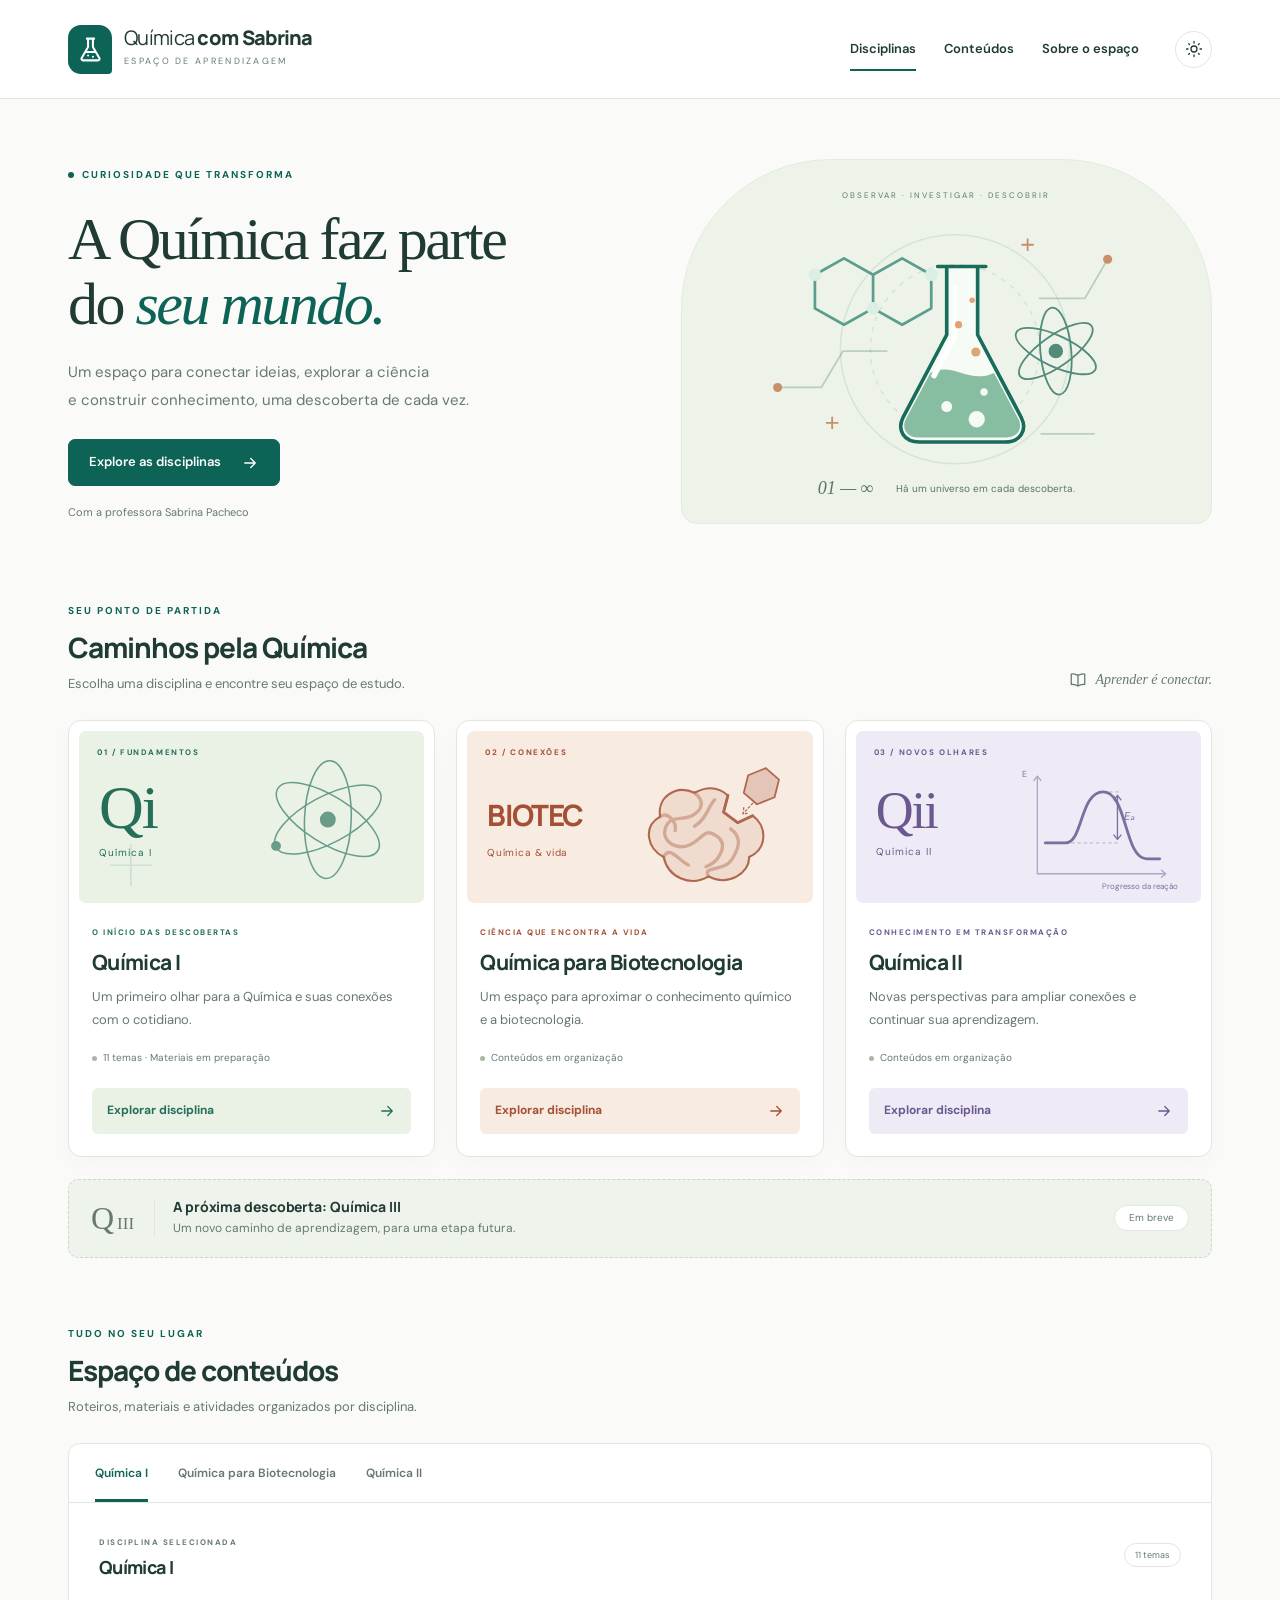
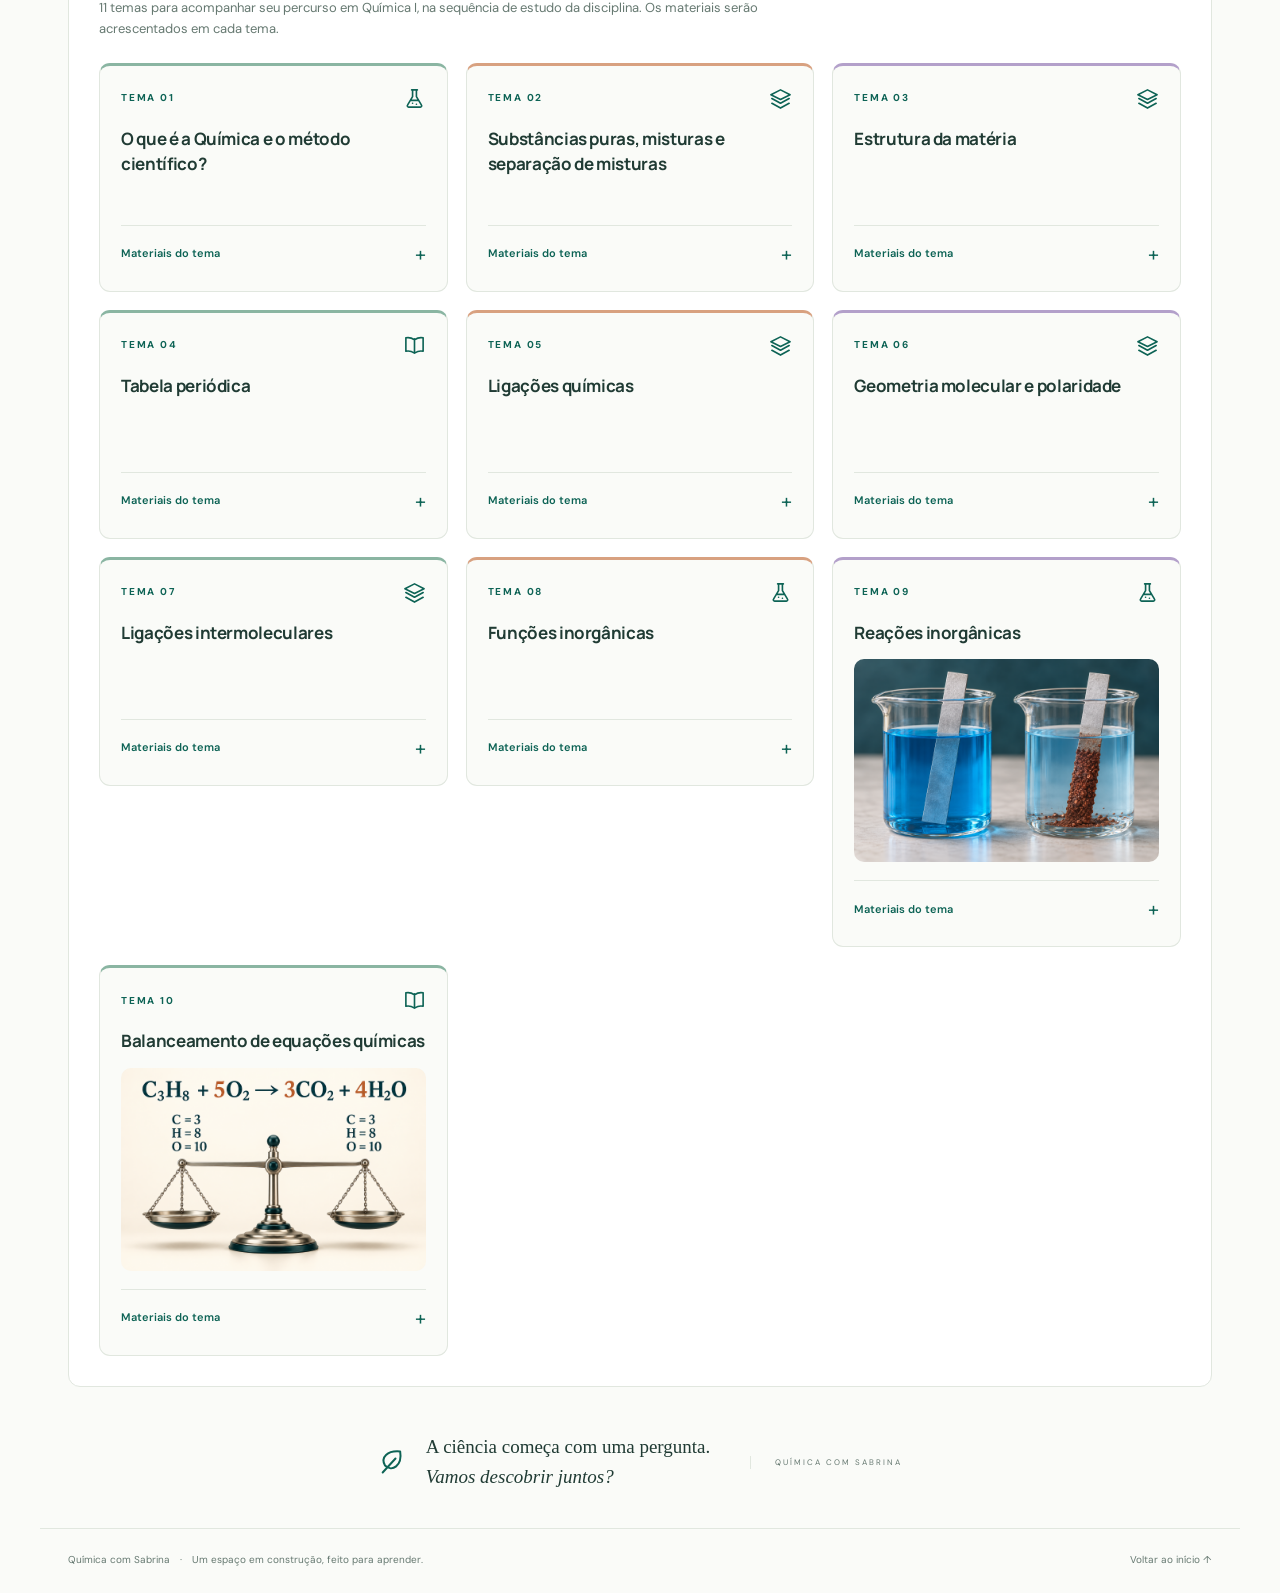
==== index.html @ 53b0d2a7 "Atualização do portal de Química - novos materiais e conteúdos" ====
<!doctype html>
<html lang="pt-BR">

<head>
    <meta charset="utf-8">
    <meta name="viewport" content="width=device-width, initial-scale=1">
    <meta name="description"
        content="Um espaço de encontro com a Química. Conteúdos, roteiros e materiais das disciplinas da professora Sabrina.">
    <meta name="theme-color" content="#0d6355">
    <title>Química com Sabrina · Espaço de aprendizagem</title>
    <link rel="stylesheet" href="styles.css">
    <script src="app.js" defer></script>
</head>

<body>
    <a class="skip" href="#disciplinas">Ir para as disciplinas</a>
    <svg class="symbols" xmlns="http://www.w3.org/2000/svg" aria-hidden="true">
        <defs>
            <symbol id="flask" viewBox="0 0 24 24">
                <path
                    d="M9 3h6M10 3v7L4.7 19a1.3 1.3 0 0 0 1.1 2h12.4a1.3 1.3 0 0 0 1.1-2L14 10V3M8 14h8M10 17h.01M14 18h.01" />
            </symbol>
            <symbol id="arrow" viewBox="0 0 24 24">
                <path d="M5 12h14m-6-6 6 6-6 6" />
            </symbol>
            <symbol id="book" viewBox="0 0 24 24">
                <path d="M12 5v15M3 4c4-1 6 0 9 2 3-2 5-3 9-2v14c-4-1-6 0-9 2-3-2-5-3-9-2z" />
            </symbol>
            <symbol id="sun" viewBox="0 0 24 24">
                <circle cx="12" cy="12" r="4" />
                <path d="M12 2v2m0 16v2M2 12h2m16 0h2M5 5l1 1m12 12 1 1M5 19l1-1M18 6l1-1" />
            </symbol>
            <symbol id="search" viewBox="0 0 24 24">
                <circle cx="10.5" cy="10.5" r="6.5" />
                <path d="m16 16 5 5" />
            </symbol>
            <symbol id="leaf" viewBox="0 0 24 24">
                <path d="M19 3C8 2 2 8 6 15c6 6 15 0 13-12ZM4 21 15 9" />
            </symbol>
            <symbol id="layers" viewBox="0 0 24 24">
                <path d="m12 3 10 5-10 5L2 8Zm-9 9 9 5 9-5M3 17l9 5 9-5" />
            </symbol>
        </defs>
    </svg>
    <header class="header">
        <div class="header-inner">
            <a class="brand" href="#"><span class="brand-icon"><svg>
                        <use href="#flask" />
                    </svg></span><span>Química <strong>com Sabrina</strong><small>ESPAÇO DE
                        APRENDIZAGEM</small></span></a>
            <nav aria-label="Navegação principal"><a class="nav-active" href="#disciplinas">Disciplinas</a><a
                    href="#conteudos">Conteúdos</a><button id="about-open">Sobre o espaço</button></nav>
            <button class="theme" id="theme-toggle" aria-label="Ativar modo escuro" title="Alterar tema"><svg>
                    <use href="#sun" />
                </svg></button>
        </div>
    </header>
    <main>
        <section class="hero wrap" aria-labelledby="hero-title">
            <div class="hero-copy"><span class="eyebrow"><span class="dot"></span> CURIOSIDADE QUE TRANSFORMA</span>
                <h1 id="hero-title">
                    A Química faz parte<br>
                    do <em>seu mundo.</em>
                </h1>
                <p>Um espaço para conectar ideias, explorar a ciência<br class="desktop"> e construir conhecimento, uma
                    descoberta de cada vez.</p><a class="primary" href="#disciplinas">Explore as disciplinas <svg>
                        <use href="#arrow" />
                    </svg></a><span class="byline">Com a professora Sabrina Pacheco</span>
            </div>
            <div class="chem-art" aria-hidden="true"><span class="art-label">OBSERVAR · INVESTIGAR ·
                    DESCOBRIR</span><svg class="hero-science" viewBox="0 0 500 330" fill="none">
                    <circle cx="259" cy="173" r="126" stroke="currentColor" stroke-opacity=".11" />
                    <circle cx="259" cy="173" r="93" stroke="currentColor" stroke-opacity=".11"
                        stroke-dasharray="4 8" />
                    <path d="M64 215h48l24-40h48M352 117h50l25-43M354 266h58" stroke="currentColor" stroke-opacity=".25"
                        stroke-width="2" />
                    <g stroke="#5c9e8d" stroke-width="3">
                        <path d="m105 91 32-18 32 18v37l-32 18-32-18zM169 91l32-18 32 18v37l-32 18-32-18" />
                    </g>
                    <g fill="#dbeee5">
                        <circle cx="105" cy="91" r="7" />
                        <circle cx="169" cy="128" r="7" />
                        <circle cx="233" cy="91" r="7" />
                    </g>
                    <path d="M240 82h53m-43 0v75l-48 91c-7 14 1 27 18 27h94c17 0 25-13 18-27l-48-91V82" stroke="#176c5a"
                        fill="#f6fbf5" stroke-width="4" stroke-linejoin="round" />
                    <path d="m232 199-27 51c-5 10 1 20 14 20h96c13 0 19-10 14-20l-27-51c-28 13-44-13-70 0"
                        fill="#87bda1" />
                    <path d="M259 105v54l-23 43" stroke="white" stroke-width="6" stroke-linecap="round" />
                    <g fill="#f5faf4">
                        <circle cx="250" cy="236" r="6" />
                        <circle cx="283" cy="250" r="9" />
                        <circle cx="291" cy="220" r="4" />
                    </g>
                    <g fill="#e0a376">
                        <circle cx="282" cy="176" r="5" />
                        <circle cx="263" cy="146" r="4" />
                        <circle cx="278" cy="119" r="3" />
                    </g>
                    <g transform="translate(370 175)" stroke="#528b7b" stroke-width="2">
                        <ellipse rx="48" ry="17" transform="rotate(25)" />
                        <ellipse rx="48" ry="17" transform="rotate(85)" />
                        <ellipse rx="48" ry="17" transform="rotate(145)" />
                        <circle r="7" fill="#528b7b" />
                    </g>
                    <circle cx="427" cy="74" r="5" fill="#c79068" />
                    <circle cx="64" cy="215" r="5" fill="#c79068" />
                    <path d="M339 52v12m-6-6h12M124 248v12m-6-6h12" stroke="#c79068" stroke-width="2" />
                </svg><span class="art-caption"><span>01 — ∞</span> Há um universo em cada descoberta.</span></div>
        </section>
        <section id="disciplinas" class="wrap courses-section" aria-labelledby="courses-title">
            <div class="section-heading">
                <div><span class="eyebrow">SEU PONTO DE PARTIDA</span>
                    <h2 id="courses-title">Caminhos pela Química</h2>
                    <p>Escolha uma disciplina e encontre seu espaço de estudo.</p>
                </div><span class="section-note"><svg>
                        <use href="#book" />
                    </svg> Aprender é conectar.</span>
            </div>
            <div class="course-grid">
                <article class="course-card green">
                    <div class="course-visual"><span class="course-number">01 / FUNDAMENTOS</span><svg
                            viewBox="0 0 340 155" aria-hidden="true">
                            <g fill="none" stroke="currentColor">
                                <ellipse cx="245" cy="80" rx="58" ry="23" stroke-width="1.5"
                                    transform="rotate(-28 245 80)" />
                                <ellipse cx="245" cy="80" rx="58" ry="23" stroke-width="1.5"
                                    transform="rotate(32 245 80)" />
                                <ellipse cx="245" cy="80" rx="58" ry="23" stroke-width="1.5"
                                    transform="rotate(92 245 80)" />
                                <circle cx="245" cy="80" r="7" fill="currentColor" />
                                <circle cx="194" cy="106" r="4" fill="currentColor" />
                                <path d="M31 125h40m-20-20v40" opacity=".2" />
                            </g>
                        </svg><span class="visual-title">Qi<span>Química I</span></span></div>
                    <div class="course-body"><span class="course-kicker">O INÍCIO DAS DESCOBERTAS</span>
                        <h3>Química I</h3>
                        <p>Um primeiro olhar para a Química e suas conexões com o cotidiano.</p><span
                            class="status"><span class="dot"></span> 11 temas · Materiais em preparação</span><button
                            class="course-button" data-course="quimica-1">Explorar disciplina <svg>
                                <use href="#arrow" />
                            </svg></button>
                    </div>
                </article>
                <article class="course-card terracotta">
                    <div class="course-visual"><span class="course-number">02 / CONEXÕES</span><svg class="enzyme-art"
                            viewBox="0 0 180 150" role="img" aria-labelledby="enzyme-title">
                            <title id="enzyme-title">Ilustração esquemática de uma enzima com sítio ativo e um substrato
                                se aproximando</title>
                            <g stroke="currentColor" stroke-linejoin="round">
                                <path
                                    d="M65 35C43 25 22 41 26 62C6 73 11 99 30 108C35 132 61 142 81 130C103 142 128 126 127 108C149 98 147 72 131 61L114 69L98 57L103 38C91 27 78 28 65 35Z"
                                    fill="currentColor" fill-opacity=".11" stroke-width="2.4" />
                                <path
                                    d="M65 35C77 44 74 55 62 61S37 60 32 75S44 101 60 94S75 74 90 84S92 114 78 119M30 108C36 94 47 112 58 117M81 130C73 117 98 126 108 110S117 84 106 76M26 62C35 56 45 69 43 78M65 73C79 65 81 49 88 43"
                                    fill="none" stroke-width="3.8" stroke-opacity=".44" stroke-linecap="round" />
                                <path d="m103 38-5 19 16 12 17-8" fill="none" stroke-width="3.2" />
                                <path d="m126 15 20-8 15 13-5 20-20 8-15-13Z" fill="currentColor" fill-opacity=".28"
                                    stroke-width="2" />
                                <path d="m131 47-11 12m1-7-1 7 7-1" fill="none" stroke-width="1.5"
                                    stroke-dasharray="2 3" />
                            </g>
                        </svg><span class="visual-title biotec-title">BIOTEC<span>Química & vida</span></span></div>
                    <div class="course-body"><span class="course-kicker">CIÊNCIA QUE ENCONTRA A VIDA</span>
                        <h3>Química para Biotecnologia</h3>
                        <p>Um espaço para aproximar o conhecimento químico e a biotecnologia.</p><span
                            class="status"><span class="dot"></span> Conteúdos em organização</span><button
                            class="course-button" data-course="biotecnologia">Explorar disciplina <svg>
                                <use href="#arrow" />
                            </svg></button>
                    </div>
                </article>
                <article class="course-card violet">
                    <div class="course-visual"><span class="course-number">03 / NOVOS OLHARES</span><svg
                            class="reaction-art" viewBox="0 0 180 150" role="img" aria-labelledby="reaction-title">
                            <title id="reaction-title">Perfil de energia de uma reação, com a energia de ativação
                                indicada do nível dos reagentes até o pico da curva</title>
                            <g fill="none" stroke="currentColor" stroke-linecap="round" stroke-linejoin="round">
                                <path d="M20 16v111h146m-150-106 4-5 4 5m137 102 5 4-5 4" stroke-width="1.5"
                                    opacity=".55" />
                                <path d="M29 92h23c20 0 16-58 43-58s24 76 49 76h15" stroke-width="3.2" />
                                <path d="M52 92h62M95 34h19" stroke-width="1" stroke-dasharray="3 4" opacity=".5" />
                                <path d="M111 38v50m-4-45 4-5 4 5m-8 40 4 5 4-5" stroke-width="1.5" />
                            </g>
                            <g fill="currentColor" stroke="none" font-family="DM Sans, sans-serif"><text x="2" y="17"
                                    font-size="10">E</text><text x="118" y="66" font-size="13"
                                    font-style="italic">Eₐ</text><text x="94" y="144" font-size="9">Progresso da
                                    reação</text></g>
                        </svg><span class="visual-title reaction-title">Qii<span>Química II</span></span></div>
                    <div class="course-body"><span class="course-kicker">CONHECIMENTO EM TRANSFORMAÇÃO</span>
                        <h3>Química II</h3>
                        <p>Novas perspectivas para ampliar conexões e continuar sua aprendizagem.</p><span
                            class="status"><span class="dot"></span> Conteúdos em organização</span><button
                            class="course-button" data-course="quimica-2">Explorar disciplina <svg>
                                <use href="#arrow" />
                            </svg></button>
                    </div>
                </article>
            </div>
            <div class="future">
                <div class="future-icon">Q<span>III</span></div>
                <div>
                    <h3>A próxima descoberta: Química III</h3>
                    <p>Um novo caminho de aprendizagem, para uma etapa futura.</p>
                </div><span class="future-badge">Em breve</span>
            </div>
        </section>
        <section id="conteudos" class="content-section wrap" aria-labelledby="content-title">
            <div class="section-heading">
                <div><span class="eyebrow">TUDO NO SEU LUGAR</span>
                    <h2 id="content-title">Espaço de conteúdos</h2>
                    <p>Roteiros, materiais e atividades organizados por disciplina.</p>
                </div>
            </div>
            <div class="workspace">
                <div class="course-tabs" role="tablist" aria-label="Escolher disciplina"><button id="tab-quimica-1"
                        role="tab" aria-selected="true" aria-controls="course-panel" data-tab="quimica-1">Química
                        I</button><button id="tab-biotecnologia" role="tab" aria-selected="false"
                        aria-controls="course-panel" tabindex="-1" data-tab="biotecnologia">Química para
                        Biotecnologia</button><button id="tab-quimica-2" role="tab" aria-selected="false"
                        aria-controls="course-panel" tabindex="-1" data-tab="quimica-2">Química II</button></div>
                <div id="course-panel" role="tabpanel" aria-labelledby="tab-quimica-1" tabindex="0">
                    <div class="panel-heading">
                        <div><span class="panel-label">DISCIPLINA SELECIONADA</span>
                            <h3 id="selected-name">Química I</h3>
                        </div><span class="outline-badge" id="course-status">11 temas</span>
                    </div>
                    <div id="topic-content">
                        <p class="topic-intro">11 temas para acompanhar seu percurso em Química I, na sequência de
                            estudo da disciplina. Os materiais serão acrescentados em cada tema.</p>
                        <div class="topic-grid">
                            <article class="topic-card" id="quimica-1-tema-01">
                                <div class="topic-top"><span class="topic-number">TEMA 01</span><svg aria-hidden="true">
                                        <use href="#flask" />
                                    </svg></div>
                                <h4>O que é a Química e o método científico?</h4>
                                <details>
                                    <summary>Materiais do tema <span aria-hidden="true">+</span></summary>
                                    <p>Os materiais deste tema ainda não foram adicionados. Este espaço reunirá os
                                        roteiros, arquivos e atividades correspondentes.</p>
                                </details>
                            </article>
                            <article class="topic-card" id="quimica-1-tema-02">
                                <div class="topic-top"><span class="topic-number">TEMA 02</span><svg aria-hidden="true">
                                        <use href="#layers" />
                                    </svg></div>
                                <h4>Substâncias puras, misturas e separação de misturas</h4>
                                <details>
                                    <summary>Materiais do tema <span aria-hidden="true">+</span></summary>
                                    <p>Os materiais deste tema ainda não foram adicionados. Este espaço reunirá os
                                        roteiros, arquivos e atividades correspondentes.</p>
                                </details>
                            </article>
                            <article class="topic-card" id="quimica-1-tema-03">
                                <div class="topic-top"><span class="topic-number">TEMA 03</span><svg aria-hidden="true">
                                        <use href="#layers" />
                                    </svg></div>
                                <h4>Estrutura da matéria</h4>
                                <details>
                                    <summary>Materiais do tema <span aria-hidden="true">+</span></summary>
                                    <p>Os materiais deste tema ainda não foram adicionados. Este espaço reunirá os
                                        roteiros, arquivos e atividades correspondentes.</p>
                                </details>
                            </article>
                            <article class="topic-card" id="quimica-1-tema-04">
                                <div class="topic-top"><span class="topic-number">TEMA 04</span><svg aria-hidden="true">
                                        <use href="#book" />
                                    </svg></div>
                                <h4>Tabela periódica</h4>
                                <details>
                                    <summary>Materiais do tema <span aria-hidden="true">+</span></summary>
                                    <p>Os materiais deste tema ainda não foram adicionados. Este espaço reunirá os
                                        roteiros, arquivos e atividades correspondentes.</p>
                                </details>
                            </article>
                            <article class="topic-card" id="quimica-1-tema-05">
                                <div class="topic-top"><span class="topic-number">TEMA 05</span><svg aria-hidden="true">
                                        <use href="#layers" />
                                    </svg></div>
                                <h4>Ligações químicas</h4>
                                <details>
                                    <summary>Materiais do tema <span aria-hidden="true">+</span></summary>
                                    <p>Os materiais deste tema ainda não foram adicionados. Este espaço reunirá os
                                        roteiros, arquivos e atividades correspondentes.</p>
                                </details>
                            </article>
                            <article class="topic-card" id="quimica-1-tema-06">
                                <div class="topic-top"><span class="topic-number">TEMA 06</span><svg aria-hidden="true">
                                        <use href="#layers" />
                                    </svg></div>
                                <h4>Geometria molecular e polaridade</h4>
                                <details>
                                    <summary>Materiais do tema <span aria-hidden="true">+</span></summary>
                                    <p>Os materiais deste tema ainda não foram adicionados. Este espaço reunirá os
                                        roteiros, arquivos e atividades correspondentes.</p>
                                </details>
                            </article>
                            <article class="topic-card" id="quimica-1-tema-07">
                                <div class="topic-top"><span class="topic-number">TEMA 07</span><svg aria-hidden="true">
                                        <use href="#layers" />
                                    </svg></div>
                                <h4>Ligações intermoleculares</h4>
                                <details>
                                    <summary>Materiais do tema <span aria-hidden="true">+</span></summary>
                                    <p>Os materiais deste tema ainda não foram adicionados. Este espaço reunirá os
                                        roteiros, arquivos e atividades correspondentes.</p>
                                </details>
                            </article>
                            <article class="topic-card" id="quimica-1-tema-08">
                                <div class="topic-top"><span class="topic-number">TEMA 08</span><svg aria-hidden="true">
                                        <use href="#flask" />
                                    </svg></div>
                                <h4>Funções inorgânicas</h4>
                                <details>
                                    <summary>Materiais do tema <span aria-hidden="true">+</span></summary>
                                    <p>Os materiais deste tema ainda não foram adicionados. Este espaço reunirá os
                                        roteiros, arquivos e atividades correspondentes.</p>
                                </details>
                            </article>
                            <article class="topic-card" id="quimica-1-tema-09">
                                <div class="topic-top"><span class="topic-number">TEMA 09</span><svg aria-hidden="true">
                                        <use href="#flask" />
                                    </svg></div>
                                <h4>Reações inorgânicas</h4>

                                <!-- INÍCIO: imagem da reação -->
                                <img class="imagem-material"
                                    src="quimica-1/reacoes inorganicas/imagens-reacoes inorganicas/reacao-zinco-cobre.png"
                                    alt="Deposição de cobre sobre uma lâmina de zinco em solução de sulfato de cobre."
                                    loading="lazy">
                                <!-- FIM: imagem da reação -->


                                <details>
                                    <summary>
                                        Materiais do tema
                                        <span aria-hidden="true">+</span>
                                    </summary>

                                    <div class="material-links">

                                        <!-- INÍCIO: botão para abrir os slides de Reações inorgânicas -->
                                        <a class="primary"
                                            href="https://drive.google.com/file/d/1IkCoGAOMeISz1WRfVidlUpPMXA6QbWn_/view?usp=drive_link"
                                            target="_blank" rel="noopener noreferrer">
                                            Baixar slides
                                        </a>
                                        <!-- FIM: botão para abrir os slides de Reações inorgânicas -->

                                        <!-- INÍCIO: botão da videoaula -->
                                        <a class="primary" href="https://www.youtube.com/watch?v=LJ0OrvJ4-S0"
                                            target="_blank" rel="noopener noreferrer">
                                            Ver videoaula · 13min50s
                                        </a>
                                        <!-- FIM: botão da videoaula -->

                                        <!-- INÍCIO: botão da lista de exercícios -->
                                        <a class="primary"
                                            href="https://drive.google.com/file/d/1ULveEhUN4fD26vyyMTymiKXtPKmlOABc/view?usp=sharing"
                                            target="_blank" rel="noopener noreferrer">
                                            Abrir lista de exercícios
                                        </a>
                                        <!-- FIM: botão da lista de exercícios -->


                                    </div>
                                </details>
                            </article>
                            <article class="topic-card" id="quimica-1-tema-10">
                                <div class="topic-top"><span class="topic-number">TEMA 10</span><svg aria-hidden="true">
                                        <use href="#book" />
                                    </svg></div>
                                <h4>Balanceamento de equações químicas</h4>

                                <!-- INÍCIO: imagem de balanceamento -->
                                <img class="imagem-material"
                                    src="quimica-1/balanceamento/imagens-balanceamento/balanceamento-equacoes.png"
                                    alt="Balança em equilíbrio e equação da combustão do propano, com a mesma quantidade de átomos de cada elemento nos dois lados."
                                    loading="lazy">
                                <!-- FIM: imagem de balanceamento -->


                                <details>
                                    <summary>
                                        Materiais do tema
                                        <span aria-hidden="true">+</span>
                                    </summary>

                                    <div class="material-links">

                                        <!-- INÍCIO: botão dos slides -->
                                        <a class="primary"
                                            href="https://drive.google.com/file/d/1OTZSKT1M90s18HsVmTk35ZN2SR2sl0E2/view?usp=sharing"
                                            target="_blank" rel="noopener noreferrer">
                                            Abrir slides
                                        </a>
                                        <!-- FIM: botão dos slides -->

                                        <!-- INÍCIO: botão da videoaula -->
                                        <a class="primary" href="https://www.youtube.com/watch?v=_tE-7yV0UYU"
                                            target="_blank" rel="noopener noreferrer">
                                            Ver videoaula · 16min47s
                                        </a>
                                        <!-- FIM: botão da videoaula -->

                                    </div>
                                </details>



                            </article>
                        </div>
                    </div>
                    <div class="empty-state" id="course-empty" hidden><span class="empty-icon"><svg>
                                <use href="#book" />
                            </svg></span>
                        <h4>Um espaço pronto para suas próximas descobertas.</h4>
                        <p>Os conteúdos desta disciplina estão sendo organizados.<br>Em breve, você encontrará aqui a
                            sequência de estudo e os materiais de cada tema.</p>
                        <div class="resource-types"><span>01 &nbsp; Conteúdos</span><span>02 &nbsp; Roteiros de
                                estudo</span><span>03 &nbsp; Materiais e atividades</span></div>
                    </div>
                </div>
            </div>
        </section>
        <section class="closing wrap"><svg>
                <use href="#leaf" />
            </svg>
            <p>A ciência começa com uma pergunta.<br><strong>Vamos descobrir juntos?</strong></p><span>QUÍMICA COM
                SABRINA</span>
        </section>
    </main>
    <footer class="wrap"><span>Química com Sabrina <span class="footer-dot">·</span> Um espaço em construção, feito para
            aprender.</span><a href="#">Voltar ao início ↑</a></footer>
    <dialog id="about-dialog" aria-labelledby="about-title"><button class="close" id="about-close"
            aria-label="Fechar">×</button><span class="eyebrow">ENSINAR, CONECTAR, DESCOBRIR</span>
        <h2 id="about-title">Um lugar para aprender Química.</h2>
        <p>Este é o espaço de conteúdos da professora Sabrina Pacheco: um ponto de encontro para as disciplinas de
            Química I, Química para Biotecnologia e Química II.</p>
        <p>Química I já tem sua sequência de 11 temas organizada. Os materiais serão acrescentados aos poucos, e as
            demais disciplinas estão em preparação. Química III fará parte de uma etapa futura.</p><button
            class="primary" id="about-done">Vamos explorar <svg>
                <use href="#arrow" />
            </svg></button>
    </dialog>
</body>

</html>
---- styles.css ----
@import url('https://fonts.googleapis.com/css2?family=DM+Sans:wght@400;450;500;550;600;650;700&family=Manrope:wght@400;500;600;650;700;750;800&display=swap');

:root {
    --bg: #fafbf8;
    --surface: #fff;
    --ink: #203b34;
    --muted: #667971;
    --line: #e1e7df;
    --green: #0d6355;
    --soft: #eef3eb;
    --shadow: 0 8px 26px #17382c06;
    --serif: Georgia, 'Times New Roman', serif;
    scroll-behavior: smooth;
    color-scheme: light
}

* {
    box-sizing: border-box
}

body {
    margin: 0;
    background: var(--bg);
    color: var(--ink);
    font: 15px/1.6 'DM Sans', sans-serif
}

button,
a {
    -webkit-tap-highlight-color: transparent
}

a {
    color: inherit;
    text-decoration: none
}

button,
input {
    font: inherit
}

button {
    cursor: pointer
}

button:focus-visible,
a:focus-visible,
[tabindex]:focus-visible {
    outline: 3px solid #c38a47;
    outline-offset: 5px
}

button {
    color: inherit
}

svg {
    width: 22px;
    height: 22px;
    fill: none;
    stroke: currentColor;
    stroke-width: 1.7;
    stroke-linecap: round;
    stroke-linejoin: round;
    flex-shrink: 0
}

.symbols {
    position: absolute;
    width: 0;
    height: 0;
    overflow: hidden
}

.wrap {
    max-width: 1200px;
    margin: auto;
    padding-left: 28px;
    padding-right: 28px
}

.skip {
    position: fixed;
    top: -80px;
    left: 20px;
    background: var(--green);
    color: white;
    padding: 10px;
    z-index: 10
}

.skip:focus {
    top: 10px
}

.header {
    border-bottom: 1px solid var(--line);
    background: var(--surface)
}

.header-inner {
    max-width: 1200px;
    margin: auto;
    min-height: 98px;
    padding: 16px 28px;
    display: flex;
    align-items: center;
    gap: 36px
}

.brand {
    display: flex;
    align-items: center;
    gap: 12px;
    font-family: Manrope, sans-serif;
    font-size: 20px;
    letter-spacing: -.7px;
    line-height: 1.3
}

.brand strong {
    font-weight: 800
}

.brand small {
    display: block;
    font: 9px/2.4 'DM Sans', sans-serif;
    letter-spacing: 2.3px;
    color: var(--muted)
}

.brand-icon {
    width: 44px;
    height: 49px;
    background: var(--green);
    border-radius: 13px 13px 4px 13px;
    display: grid;
    place-items: center;
    color: white
}

.brand-icon svg {
    width: 29px;
    height: 29px
}

.header nav {
    display: flex;
    align-items: center;
    gap: 28px;
    margin-left: auto;
    font-size: 13px;
    font-weight: 600
}

.header nav button {
    border: 0;
    padding: 0;
    background: none
}

.header nav a,
.header nav button {
    position: relative
}

.header nav a:hover,
.header nav button:hover {
    color: var(--green)
}

.nav-active:after {
    content: '';
    position: absolute;
    left: 0;
    right: 0;
    bottom: -12px;
    height: 2px;
    background: var(--green)
}

.theme {
    border: 1px solid var(--line);
    border-radius: 50%;
    width: 37px;
    height: 37px;
    display: grid;
    place-items: center;
    background: var(--surface)
}

.theme svg {
    width: 18px;
    height: 18px
}

.hero {
    display: grid;
    grid-template-columns: 1.1fr 1fr;
    align-items: center;
    gap: 28px;
    padding-top: 60px;
    padding-bottom: 58px
}

.eyebrow {
    font-size: 10px;
    font-weight: 700;
    letter-spacing: 2px;
    display: inline-flex;
    align-items: center;
    gap: 8px;
    color: var(--green)
}

.dot {
    width: 6px;
    height: 6px;
    background: currentColor;
    border-radius: 50%;
    display: inline-block;
    flex-shrink: 0
}

h1 {
    font-family: var(--serif);
    font-weight: 400;
    letter-spacing: -2.5px;
    font-size: 60px;
    line-height: 1.08;
    margin: 22px 0
}

h1 em {
    font-weight: 400;
    color: var(--green)
}

.hero p {
    color: var(--muted);
    line-height: 1.85;
    margin-bottom: 25px
}

.primary {
    display: inline-flex;
    align-items: center;
    gap: 20px;
    border: 1px solid var(--green);
    border-radius: 7px;
    background: var(--green);
    color: white;
    padding: 12px 20px;
    font-size: 13px;
    font-weight: 600;
    transition: transform .2s, filter .2s
}

.primary:hover {
    transform: translateY(-2px);
    filter: brightness(1.12)
}

.primary svg {
    width: 18px;
    height: 18px
}

.byline {
    display: block;
    font-size: 11px;
    color: var(--muted);
    margin-top: 18px
}

.chem-art {
    position: relative;
    background: #edf3e9;
    border: 1px solid #e4ebdd;
    border-radius: 150px 150px 16px 16px;
    height: 365px;
    display: flex;
    align-items: center;
    justify-content: center;
    flex-direction: column;
    color: #20624d;
    overflow: hidden
}

.hero-science {
    width: 100%;
    height: 300px;
    stroke: none
}

.art-label {
    font-size: 8px;
    letter-spacing: 2px;
    position: absolute;
    top: 29px;
    color: #5b7e66
}

.art-caption {
    font-size: 10px;
    position: absolute;
    bottom: 20px;
    display: flex;
    align-items: center;
    gap: 22px;
    color: #5b7565
}

.art-caption span {
    font-family: var(--serif);
    font-size: 18px;
    font-style: italic
}

.section-heading {
    display: flex;
    justify-content: space-between;
    align-items: flex-end;
    gap: 20px;
    margin-bottom: 25px
}

h2 {
    font-family: Manrope, sans-serif;
    font-weight: 750;
    font-size: 28px;
    line-height: 1.3;
    letter-spacing: -1px;
    margin: 8px 0 9px
}

.section-heading p {
    margin: 0;
    color: var(--muted);
    font-size: 13px
}

.section-note {
    font-family: var(--serif);
    font-style: italic;
    color: var(--muted);
    display: flex;
    align-items: center;
    gap: 9px;
    margin-bottom: 4px;
    font-size: 14px
}

.section-note svg {
    width: 18px
}

.courses-section {
    padding-top: 15px;
    scroll-margin-top: 25px
}

.course-grid {
    display: grid;
    grid-template-columns: repeat(3, 1fr);
    gap: 21px
}

.course-card {
    --accent: #256f59;
    --wash: #eaf2e6;
    background: var(--surface);
    border: 1px solid var(--line);
    border-radius: 13px;
    overflow: hidden;
    box-shadow: var(--shadow);
    transition: transform .25s, box-shadow .25s;
    display: flex;
    flex-direction: column
}

.course-card:hover {
    transform: translateY(-5px);
    box-shadow: 0 15px 30px #17382c0f;
    border-color: var(--accent)
}

.terracotta {
    --accent: #a35034;
    --wash: #f8ebe1
}

.violet {
    --accent: #6b5890;
    --wash: #efebf6
}

.course-visual {
    position: relative;
    height: 172px;
    background: var(--wash);
    color: var(--accent);
    margin: 10px 10px 0;
    border-radius: 7px;
    overflow: hidden
}

.course-visual>svg {
    position: absolute;
    width: 100%;
    height: 100%;
    stroke: none;
    opacity: .65
}

.course-number {
    position: absolute;
    top: 15px;
    left: 18px;
    font-size: 8px;
    letter-spacing: 1.6px;
    font-weight: 700
}

.visual-title {
    position: absolute;
    left: 20px;
    top: 42px;
    font: 62px/1.1 var(--serif);
    letter-spacing: -2px
}

.visual-title span {
    display: block;
    font: 10px/2.3 'DM Sans', sans-serif;
    letter-spacing: 1px
}

.course-body {
    padding: 23px 23px 22px;
    display: flex;
    flex-direction: column;
    flex: 1
}

.course-kicker {
    font-size: 8px;
    letter-spacing: 1.5px;
    font-weight: 700;
    color: var(--accent)
}

h3 {
    font: 750 21px/1.35 Manrope, sans-serif;
    letter-spacing: -.65px;
    margin: 9px 0 10px
}

.course-body p {
    font-size: 13px;
    line-height: 1.75;
    color: var(--muted);
    margin: 0 0 18px;
    min-height: 46px
}

.status {
    font-size: 10px;
    color: var(--muted);
    display: flex;
    align-items: center;
    gap: 6px;
    margin-top: auto;
    margin-bottom: 22px
}

.status .dot {
    background: #a7b8a3;
    width: 5px;
    height: 5px
}

.course-button {
    padding: 12px 14px;
    border: 1px solid transparent;
    border-radius: 6px;
    background: var(--wash);
    color: var(--accent);
    font-size: 12px;
    font-weight: 700;
    width: 100%;
    display: flex;
    align-items: center;
    justify-content: space-between;
    transition: background .2s
}

.course-button:hover {
    border-color: var(--accent)
}

.course-button svg {
    width: 18px;
    height: 18px
}

.future {
    display: flex;
    align-items: center;
    gap: 18px;
    border: 1px dashed #ccd5c7;
    border-radius: 10px;
    padding: 18px 22px;
    margin-top: 22px;
    background: var(--soft)
}

.future-icon {
    font: 32px var(--serif);
    color: var(--muted);
    border-right: 1px solid var(--line);
    padding-right: 20px
}

.future-icon span {
    font-size: 17px;
    margin-left: 3px
}

.future h3 {
    font-size: 14px;
    margin: 0 0 3px;
    letter-spacing: -.1px
}

.future p {
    font-size: 12px;
    color: var(--muted);
    margin: 0
}

.future-badge {
    margin-left: auto;
    background: var(--surface);
    border: 1px solid var(--line);
    color: var(--muted);
    border-radius: 20px;
    font-size: 10px;
    white-space: nowrap;
    padding: 4px 14px
}

.content-section {
    padding-top: 62px;
    scroll-margin-top: 10px
}

.workspace {
    background: var(--surface);
    border: 1px solid var(--line);
    border-radius: 12px;
    overflow: hidden
}

.course-tabs {
    display: flex;
    border-bottom: 1px solid var(--line);
    padding: 0 26px;
    gap: 30px;
    overflow: auto
}

.course-tabs button {
    white-space: nowrap;
    border: 0;
    border-bottom: 3px solid transparent;
    background: none;
    color: var(--muted);
    padding: 20px 0 16px;
    font-size: 12px;
    font-weight: 600
}

.course-tabs button[aria-selected=true] {
    color: var(--green);
    border-bottom-color: var(--green)
}

.panel-heading {
    padding: 25px 30px 0;
    display: flex;
    align-items: center;
    justify-content: space-between;
    gap: 15px
}

.panel-label {
    font-size: 8px;
    color: var(--muted);
    letter-spacing: 1.5px;
    font-weight: 700
}

.panel-heading h3 {
    font-size: 18px;
    margin: 3px 0
}

.outline-badge {
    border: 1px solid var(--line);
    color: var(--muted);
    border-radius: 20px;
    padding: 4px 10px;
    font-size: 9px;
    white-space: nowrap
}

.empty-state {
    text-align: center;
    padding: 23px 24px 35px
}

.empty-icon {
    display: inline-grid;
    place-items: center;
    width: 49px;
    height: 49px;
    border: 1px solid var(--line);
    border-radius: 12px;
    background: var(--soft);
    color: var(--green)
}

.empty-icon svg {
    width: 24px;
    height: 24px
}

.empty-state h4 {
    font-size: 15px;
    font-weight: 600;
    margin: 14px 0 8px
}

.empty-state p {
    color: var(--muted);
    font-size: 12px;
    line-height: 1.8
}

.resource-types {
    display: flex;
    justify-content: center;
    gap: 22px;
    margin-top: 25px;
    color: var(--muted);
    font-size: 10px
}

.closing {
    display: flex;
    align-items: center;
    justify-content: center;
    gap: 20px;
    margin-top: 45px;
    margin-bottom: 35px
}

.closing>svg {
    color: var(--green);
    width: 28px;
    height: 28px
}

.closing p {
    font: 19px/1.6 var(--serif);
    margin: 0
}

.closing strong {
    font-weight: 400;
    font-style: italic
}

.closing>span {
    font-size: 8px;
    letter-spacing: 2px;
    color: var(--muted);
    border-left: 1px solid var(--line);
    padding-left: 24px;
    margin-left: 20px
}

footer {
    border-top: 1px solid var(--line);
    display: flex;
    justify-content: space-between;
    gap: 20px;
    padding-top: 23px;
    padding-bottom: 25px;
    font-size: 10px;
    color: var(--muted)
}

.footer-dot {
    padding: 0 7px
}

footer a {
    white-space: nowrap
}

dialog {
    position: fixed;
    background: var(--surface);
    color: var(--ink);
    border: 1px solid var(--line);
    border-radius: 18px;
    max-width: 550px;
    width: calc(100% - 40px);
    padding: 42px;
    box-shadow: 0 20px 80px #0003
}

dialog::backdrop {
    background: #12291fb3;
    backdrop-filter: blur(3px)
}

dialog h2 {
    margin-top: 15px
}

dialog p {
    font-size: 14px;
    color: var(--muted)
}

dialog .primary {
    margin-top: 12px
}

.close {
    position: absolute;
    right: 15px;
    top: 9px;
    border: 0;
    background: none;
    font-size: 30px;
    color: var(--muted)
}

body.dark {
    --bg: #15221e;
    --surface: #1c2c26;
    --ink: #e4ece4;
    --muted: #a6b6aa;
    --line: #34483c;
    --green: #8bceb4;
    --soft: #23382c;
    color-scheme: dark
}

body.dark .brand-icon,
body.dark .primary {
    background: #9ad2bb;
    color: #172c23;
    border-color: #9ad2bb
}

body.dark .chem-art {
    background: #233b2d;
    border-color: #344d3a
}

body.dark .art-label,
body.dark .art-caption {
    color: #b5ceb8
}

body.dark .hero-science {
    color: #b8d7bc
}

body.dark .green {
    --accent: #9ad2b4;
    --wash: #263e30
}

body.dark .terracotta {
    --accent: #edb195;
    --wash: #45342b
}

body.dark .violet {
    --accent: #c1addf;
    --wash: #373046
}

body.dark .future {
    border-color: #435946
}

@media(min-width:1450px) {

    .wrap,
    .header-inner {
        max-width: 1280px
    }

    .hero {
        padding-top: 72px;
        padding-bottom: 68px
    }

    h1 {
        font-size: 68px
    }

    .chem-art {
        height: 385px
    }

    .hero-science {
        height: 325px
    }
}

@media(max-width:900px) {
    .header-inner {
        gap: 20px
    }

    .header nav {
        gap: 17px
    }

    .brand {
        font-size: 17px
    }

    .hero {
        gap: 20px
    }

    h1 {
        font-size: 49px
    }

    .chem-art {
        height: 320px
    }

    .course-grid {
        gap: 14px
    }

    .course-body {
        padding: 18px
    }

    .course-body h3 {
        font-size: 18px
    }

    .course-visual {
        height: 155px
    }

    .course-kicker {
        font-size: 7px
    }

    .section-note {
        display: none
    }
}

@media(max-width:650px) {
    .wrap {
        padding-left: 20px;
        padding-right: 20px
    }

    .header-inner {
        padding: 15px 20px;
        min-height: 80px;
        flex-wrap: wrap;
        gap: 15px
    }

    .brand {
        font-size: 18px
    }

    .brand small {
        font-size: 8px
    }

    .brand-icon {
        height: 42px;
        width: 39px
    }

    .theme {
        margin-left: auto
    }

    .header nav {
        order: 3;
        width: 100%;
        margin: 0;
        justify-content: center;
        padding: 6px 0 3px;
        gap: 30px;
        font-size: 12px
    }

    .nav-active:after {
        bottom: -8px
    }

    .hero {
        grid-template-columns: 1fr;
        padding-top: 37px;
        padding-bottom: 39px;
        gap: 30px
    }

    h1 {
        font-size: 53px;
        letter-spacing: -2px
    }

    .hero p {
        font-size: 14px
    }

    .eyebrow {
        font-size: 9px;
        letter-spacing: 1.6px
    }

    .chem-art {
        height: 260px;
        border-radius: 110px 110px 12px 12px;
        max-width: 440px;
        width: 100%;
        margin: auto
    }

    .hero-science {
        height: 245px
    }

    .art-label {
        top: 20px;
        font-size: 7px
    }

    .art-caption {
        bottom: 13px;
        font-size: 9px
    }

    .art-caption span {
        font-size: 16px
    }

    .course-grid {
        grid-template-columns: 1fr;
        gap: 23px
    }

    .course-visual {
        height: 175px
    }

    .course-visual svg {
        width: 100%;
        max-width: 400px;
        right: 0
    }

    .course-body {
        padding: 22px
    }

    .course-body h3 {
        font-size: 23px
    }

    .course-body p {
        min-height: 0;
        font-size: 14px
    }

    .course-kicker {
        font-size: 9px
    }

    .status {
        font-size: 11px
    }

    .course-button {
        font-size: 13px;
        padding: 14px
    }

    .course-number {
        font-size: 9px
    }

    .section-heading {
        margin-bottom: 21px
    }

    h2 {
        font-size: 25px
    }

    .section-heading p {
        font-size: 12px
    }

    .future {
        gap: 12px;
        padding: 17px 13px;
        flex-wrap: wrap
    }

    .future-icon {
        font-size: 25px;
        padding-right: 12px
    }

    .future>div:nth-child(2) {
        flex: 1
    }

    .future h3 {
        font-size: 12px
    }

    .future p {
        font-size: 11px
    }

    .future-badge {
        padding: 3px 10px;
        margin-left: 48px
    }

    .content-section {
        padding-top: 43px
    }

    .course-tabs {
        gap: 22px;
        padding: 0 18px
    }

    .course-tabs button {
        font-size: 11px
    }

    .panel-heading {
        padding: 22px 20px 0
    }

    .panel-heading h3 {
        font-size: 16px
    }

    .panel-label {
        font-size: 7px
    }

    .empty-state {
        padding: 25px 19px
    }

    .empty-state h4 {
        font-size: 14px
    }

    .empty-state p br {
        display: none
    }

    .resource-types {
        flex-wrap: wrap;
        gap: 9px 16px;
        font-size: 9px
    }

    .closing {
        gap: 14px
    }

    .closing p {
        font-size: 18px
    }

    .closing>span {
        display: none
    }

    footer {
        flex-direction: column;
        gap: 10px;
        font-size: 10px
    }

    .desktop {
        display: none
    }

    dialog {
        padding: 32px 25px
    }
}

@media(prefers-reduced-motion:reduce) {
    :root {
        scroll-behavior: auto
    }

    *,
    *:before,
    *:after {
        transition: none !important
    }
}

/* Percurso de Química I: temas informados pela professora. */
[hidden] {
    display: none !important
}

.topic-intro {
    margin: 16px 30px 23px;
    color: var(--muted);
    font-size: 13px;
    max-width: 750px
}

.topic-grid {
    display: grid;
    grid-template-columns: repeat(3, minmax(0, 1fr));
    gap: 18px;
    padding: 0 30px 30px;
    align-items: start
}

.topic-card {
    border: 1px solid var(--line);
    border-radius: 11px;
    padding: 21px;
    background: var(--bg);
    border-top: 3px solid #8ab5a2;
    transition: box-shadow .2s, border-color .2s
}

.topic-card:nth-child(3n+2) {
    border-top-color: #d8a180
}

.topic-card:nth-child(3n) {
    border-top-color: #b3a0ca
}

.topic-card:hover {
    box-shadow: var(--shadow);
    border-color: var(--green)
}

.topic-top {
    display: flex;
    align-items: center;
    justify-content: space-between;
    color: var(--green);
    margin-bottom: 16px
}

.topic-number {
    font-size: 10px;
    font-weight: 700;
    letter-spacing: 1.8px
}

.topic-top svg {
    width: 23px;
    height: 23px
}

.topic-card h4 {
    font: 700 17px/1.5 Manrope, sans-serif;
    letter-spacing: -.35px;
    margin: 0 0 22px;
    min-height: 77px
}

.topic-card details {
    border-top: 1px solid var(--line);
    padding-top: 12px
}

.topic-card summary {
    display: flex;
    align-items: center;
    justify-content: space-between;
    gap: 10px;
    font-size: 11px;
    font-weight: 600;
    cursor: pointer;
    color: var(--green);
    list-style: none
}

.topic-card summary::-webkit-details-marker {
    display: none
}

.topic-card summary span {
    font-size: 20px;
    font-weight: 400;
    transition: transform .2s
}

.topic-card details[open] summary span {
    transform: rotate(45deg)
}

.topic-card details p {
    font-size: 12px;
    color: var(--muted);
    margin: 12px 0 0;
    line-height: 1.8
}

.topic-card summary:focus-visible {
    outline: 3px solid #c38a47;
    outline-offset: 5px;
    border-radius: 3px
}

@media(max-width:900px) {
    .topic-grid {
        grid-template-columns: repeat(2, minmax(0, 1fr));
        gap: 15px
    }

    .topic-card h4 {
        min-height: 77px
    }
}

@media(max-width:650px) {
    .topic-grid {
        grid-template-columns: 1fr;
        padding: 0 20px 20px
    }

    .topic-intro {
        margin: 16px 20px 22px;
        font-size: 12px
    }

    .topic-card h4 {
        min-height: 0;
        font-size: 18px
    }

    .topic-card {
        padding: 20px
    }

    .topic-card summary {
        font-size: 12px
    }
}

/* Ilustrações dos cards: enzima e barreira de energia de ativação. */
.course-visual>.enzyme-art,
.course-visual>.reaction-art {
    width: 55%;
    height: 132px;
    right: 7px;
    top: 31px;
    opacity: .85
}

.course-visual>.enzyme-art {
    width: 53%;
    right: 5px
}

.biotec-title {
    font-family: Manrope, sans-serif;
    font-size: clamp(22px, 2.3vw, 32px);
    font-weight: 750;
    letter-spacing: -1.4px;
    top: 67px;
    line-height: 1.2
}

.biotec-title span {
    font-weight: 400;
    letter-spacing: .7px;
    margin-top: 7px
}

.reaction-title {
    font-size: clamp(42px, 4.1vw, 58px);
    top: 51px
}

@media(min-width:651px) and (max-width:900px) {

    .course-visual>.enzyme-art,
    .course-visual>.reaction-art {
        height: 111px;
        top: 38px;
        right: 2px
    }

    .biotec-title {
        left: 13px;
        letter-spacing: -1px;
        font-size: 22px
    }

    .reaction-title {
        left: 15px;
        font-size: 46px
    }

    .reaction-title span,
    .biotec-title span {
        font-size: 9px
    }
}

@media(max-width:650px) {
    .biotec-title {
        font-size: 30px
    }

    .course-visual>.enzyme-art,
    .course-visual>.reaction-art {
        height: 133px;
        top: 33px
    }

    .reaction-title {
        font-size: 58px
    }
} /* Fecha as regras para telas de até 650px */

/* INÍCIO: organização dos botões de materiais */
.material-links {
    display: flex;
    flex-direction: column;
    gap: 10px;
    margin-top: 14px;
}

.material-links .primary {
    justify-content: center;
    padding: 10px 14px;
    font-size: 13px;
    line-height: 1.5;
    text-align: center;
}

/* FIM: organização dos botões de materiais */

/* Aparência da imagem dentro do card */
.imagem-material {
    display: block;
    width: 100%;
    height: auto;
    border-radius: 10px;
    margin-bottom: 18px;
}

/* Espaço entre o título e a imagem */
#quimica-1-tema-09 h4 {
    min-height: 0;
    margin-bottom: 14px;
}

/* Espaço entre o título de balanceamento e a imagem */
#quimica-1-tema-10 h4 {
    min-height: 0;
    margin-bottom: 14px;
}
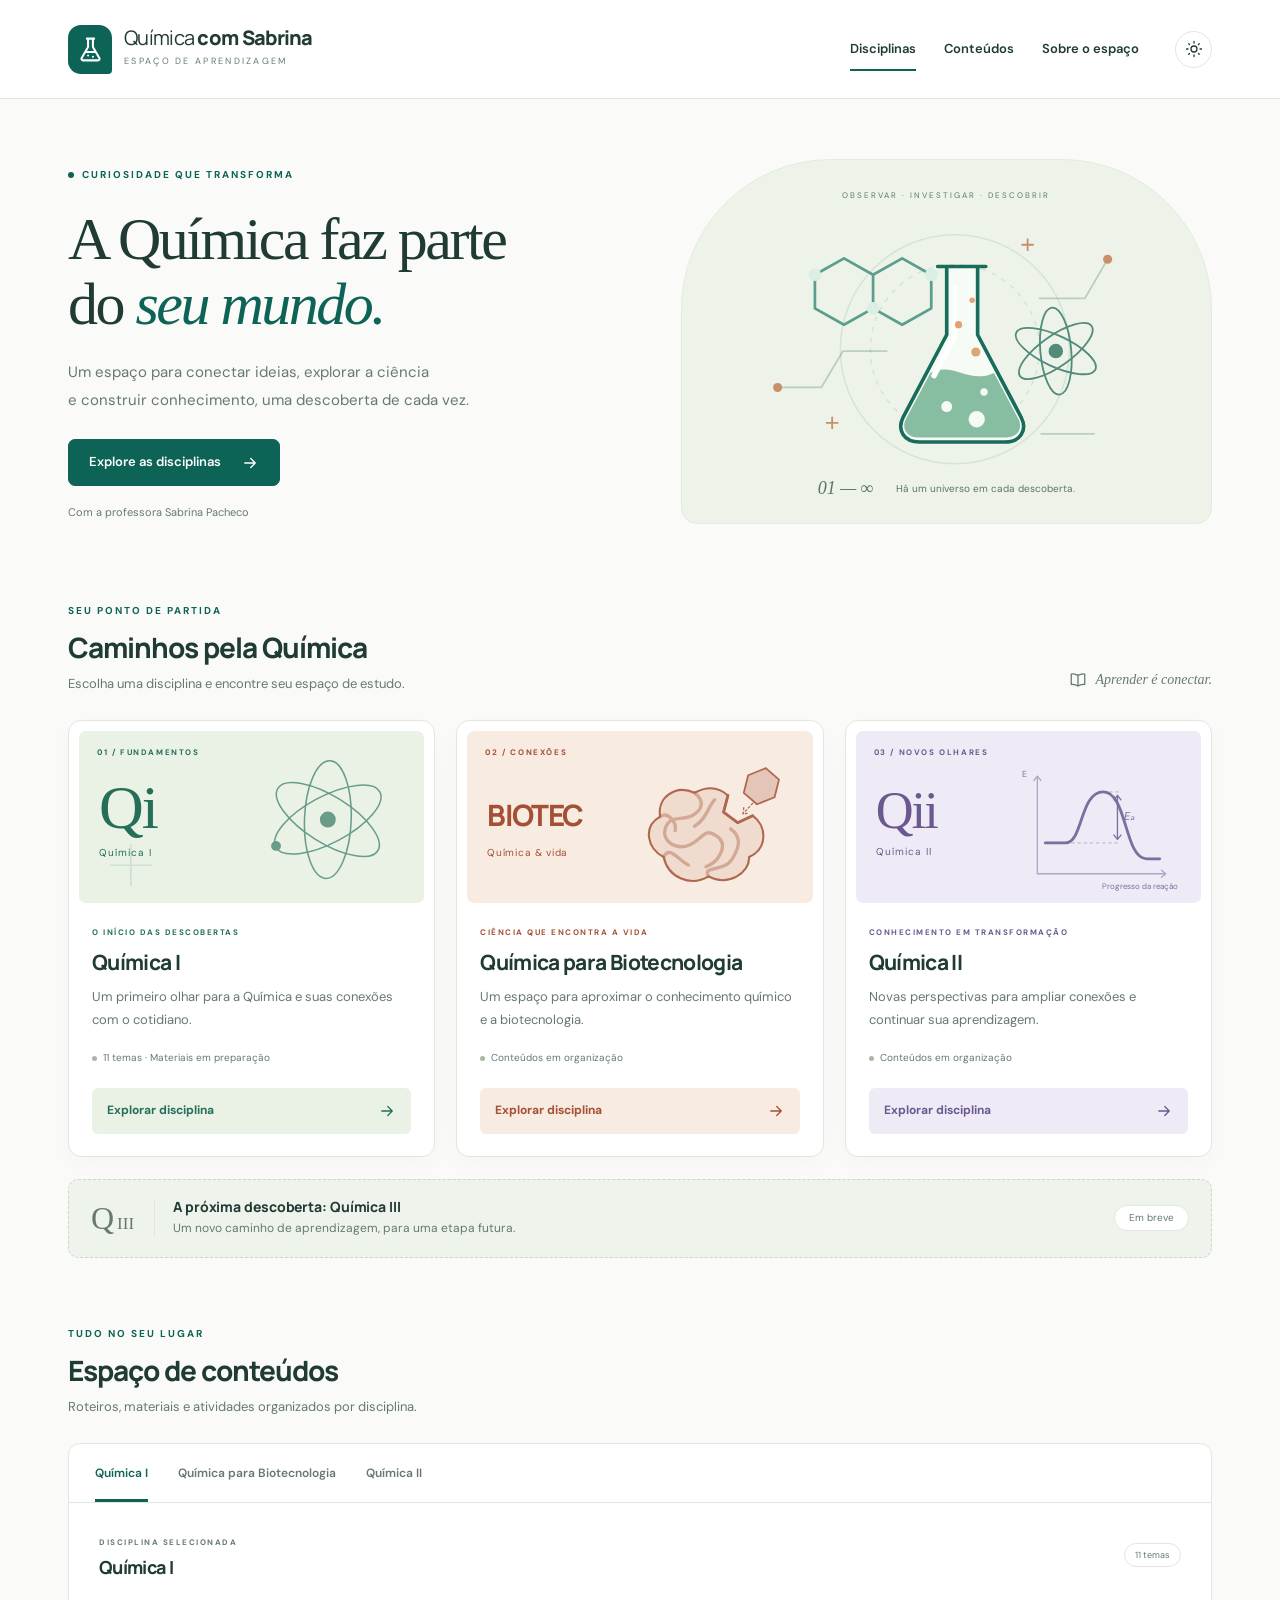
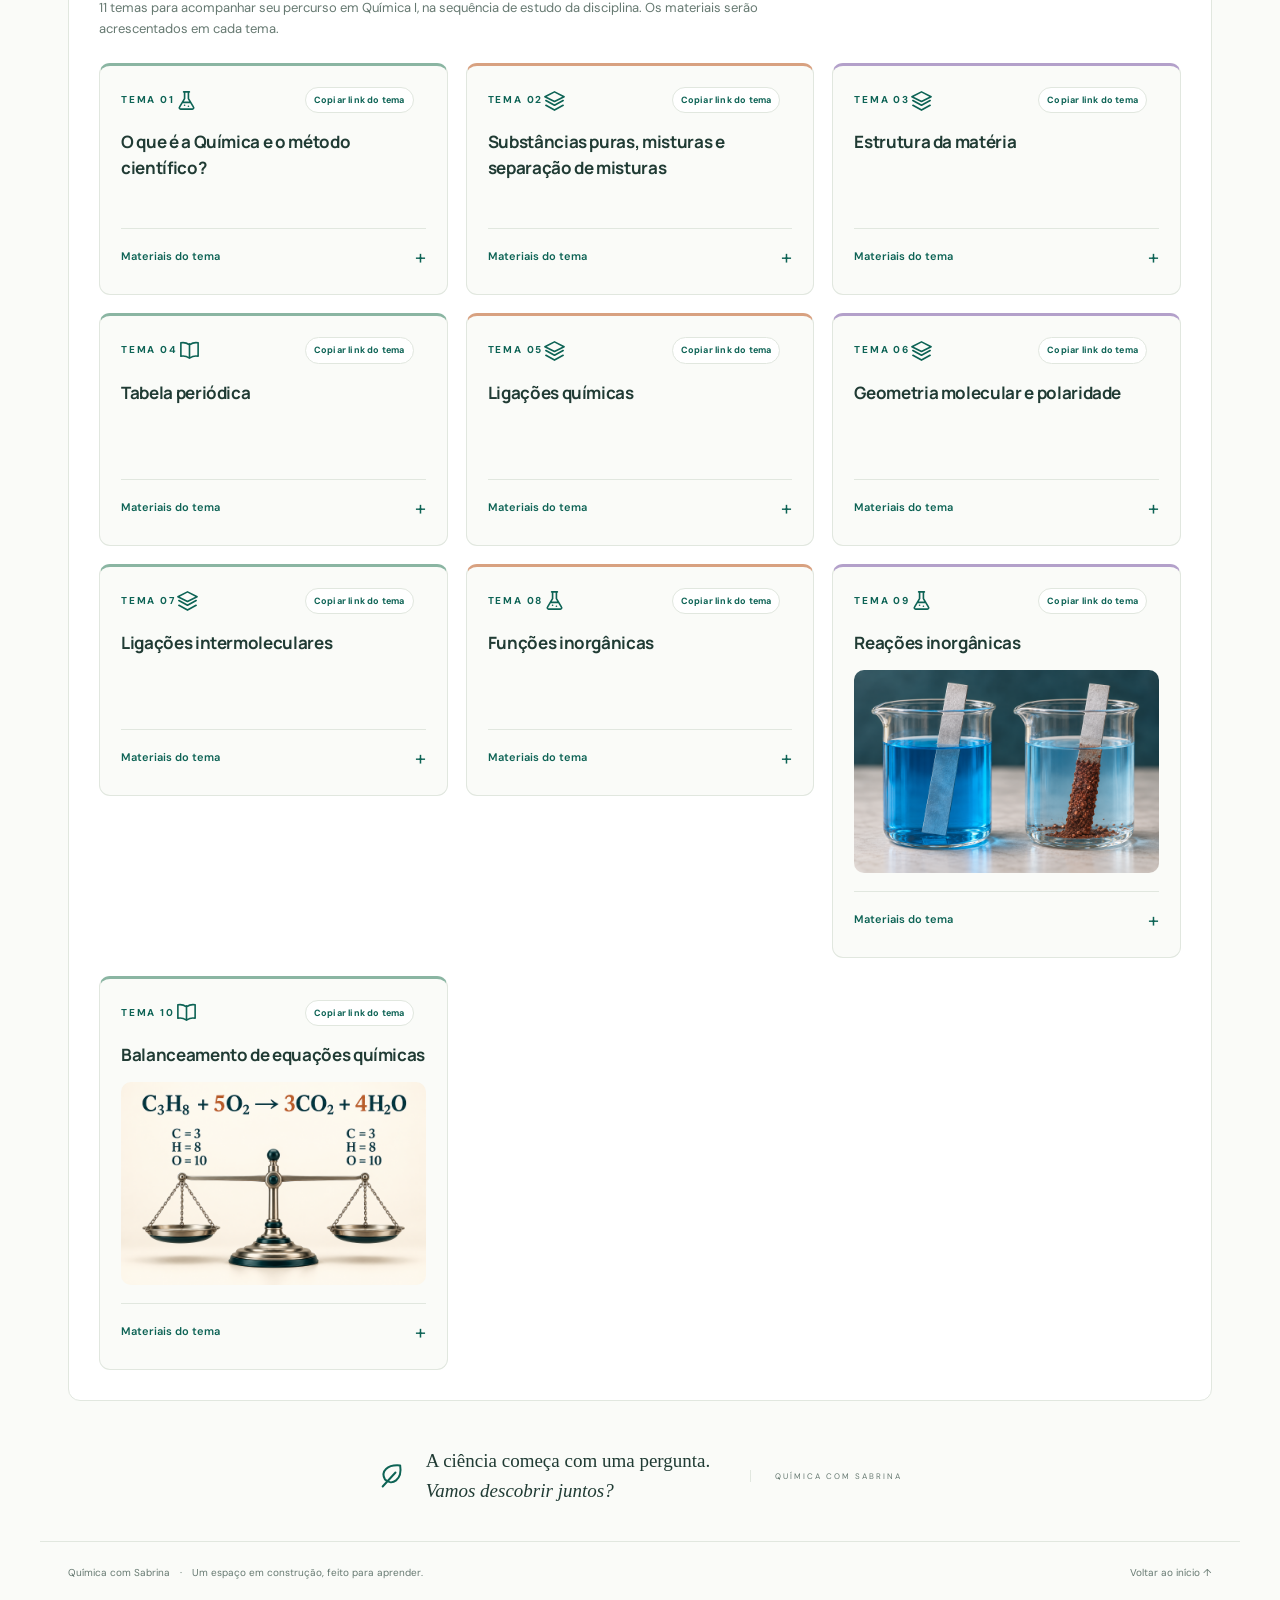
==== commit e2de6650: "Atualiza versão dos arquivos do navegador" ====
--- a/index.html
+++ b/index.html
@@ -8,8 +8,8 @@
         content="Um espaço de encontro com a Química. Conteúdos, roteiros e materiais das disciplinas da professora Sabrina.">
     <meta name="theme-color" content="#0d6355">
     <title>Química com Sabrina · Espaço de aprendizagem</title>
-    <link rel="stylesheet" href="styles.css">
-    <script src="app.js" defer></script>
+    <link rel="stylesheet" href="styles.css?v=links-diretos-1">
+    <script src="app.js?v=links-diretos-1" defer></script>
 </head>
 
 <body>
@@ -445,4 +445,4 @@
     </dialog>
 </body>
 
-</html>+</html>
--- a/styles.css
+++ b/styles.css
@@ -1397,4 +1397,46 @@
 #quimica-1-tema-10 h4 {
     min-height: 0;
     margin-bottom: 14px;
-}+}
+
+/* Links diretos de cada tema */
+.topic-card {
+    cursor: pointer;
+    scroll-margin-top: 24px;
+}
+
+.topic-card:target {
+    border-color: var(--green);
+    box-shadow: 0 0 0 3px color-mix(in srgb, var(--green) 20%, transparent), var(--shadow);
+}
+
+.topic-card details {
+    cursor: default;
+}
+
+.topic-top .topic-link {
+    margin-left: auto;
+    margin-right: 12px;
+    padding: 5px 8px;
+    border: 1px solid var(--line);
+    border-radius: 999px;
+    background: var(--surface);
+    color: var(--green);
+    font-size: 9px;
+    font-weight: 700;
+    letter-spacing: .2px;
+    white-space: nowrap;
+}
+
+.topic-top .topic-link:hover {
+    border-color: var(--green);
+    background: var(--soft);
+}
+
+@media(max-width:650px) {
+    .topic-top .topic-link {
+        margin-right: 9px;
+        padding: 4px 7px;
+        font-size: 8px;
+    }
+}
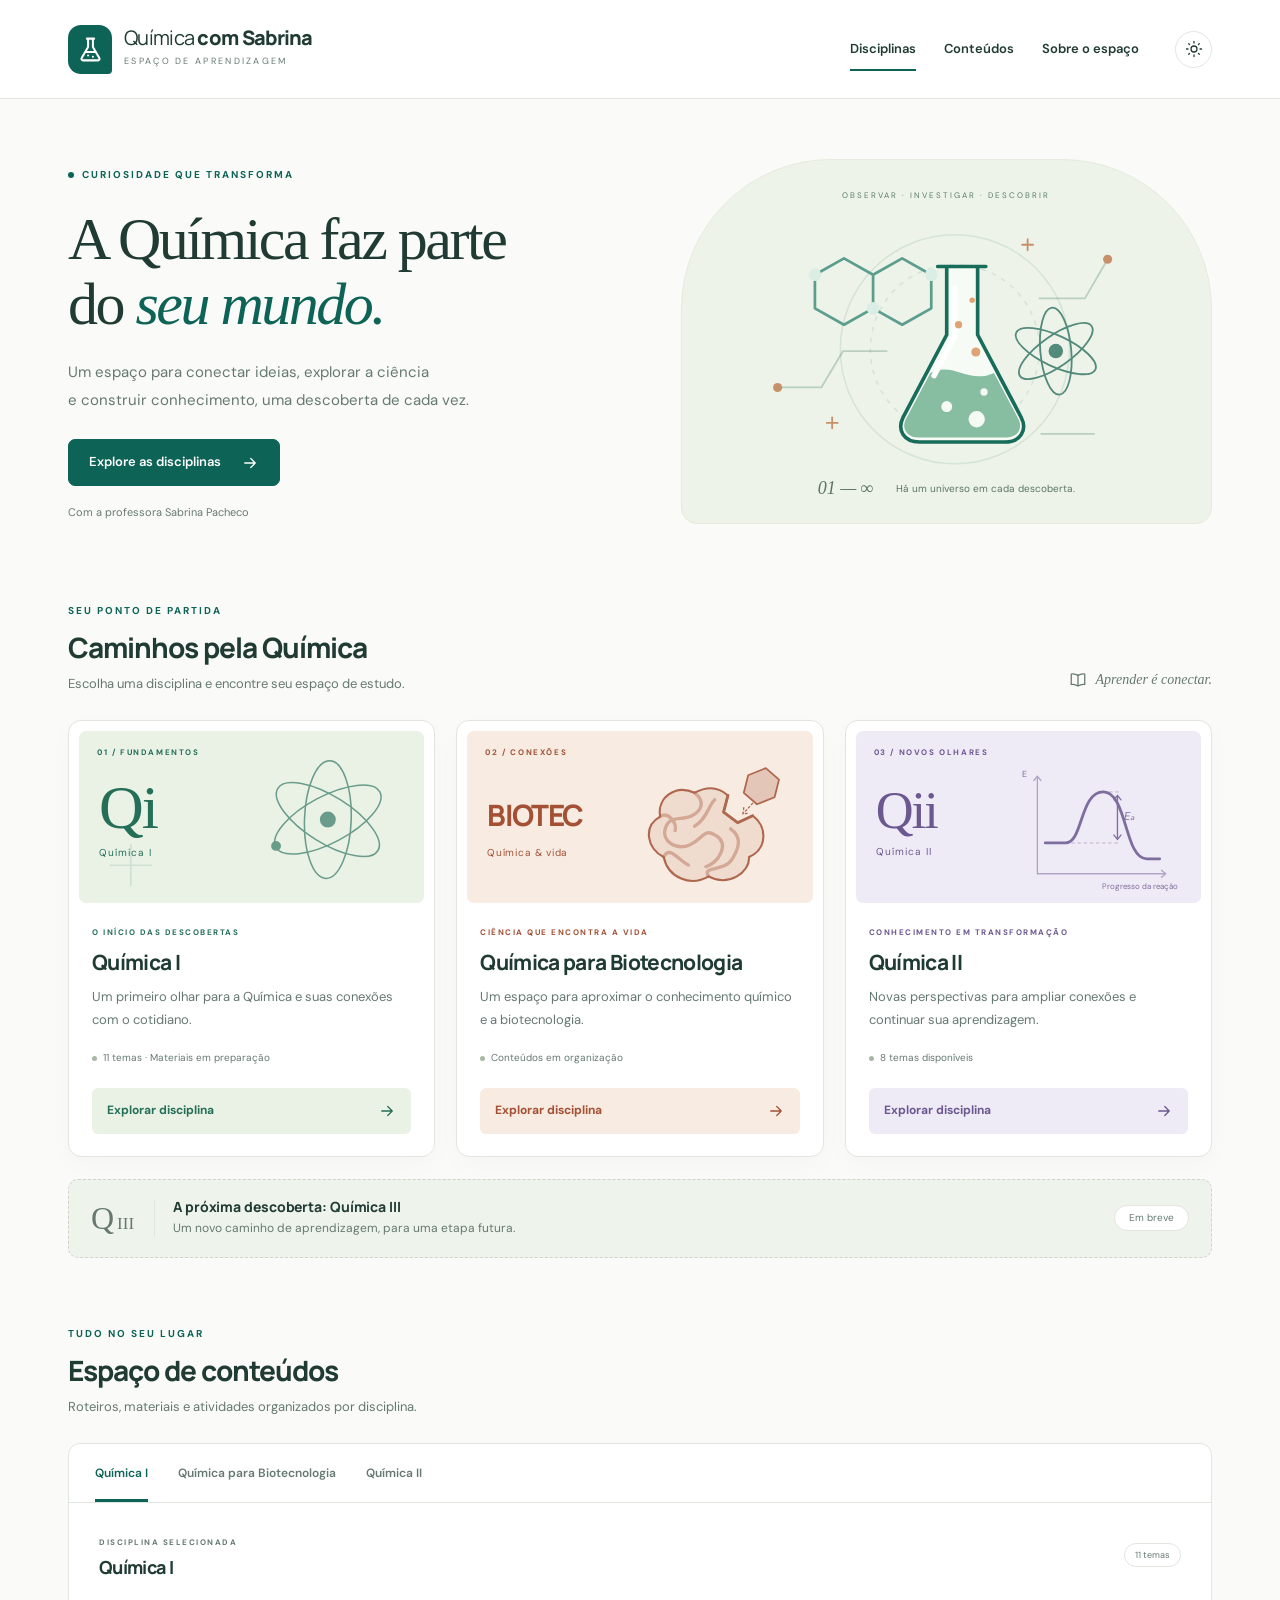
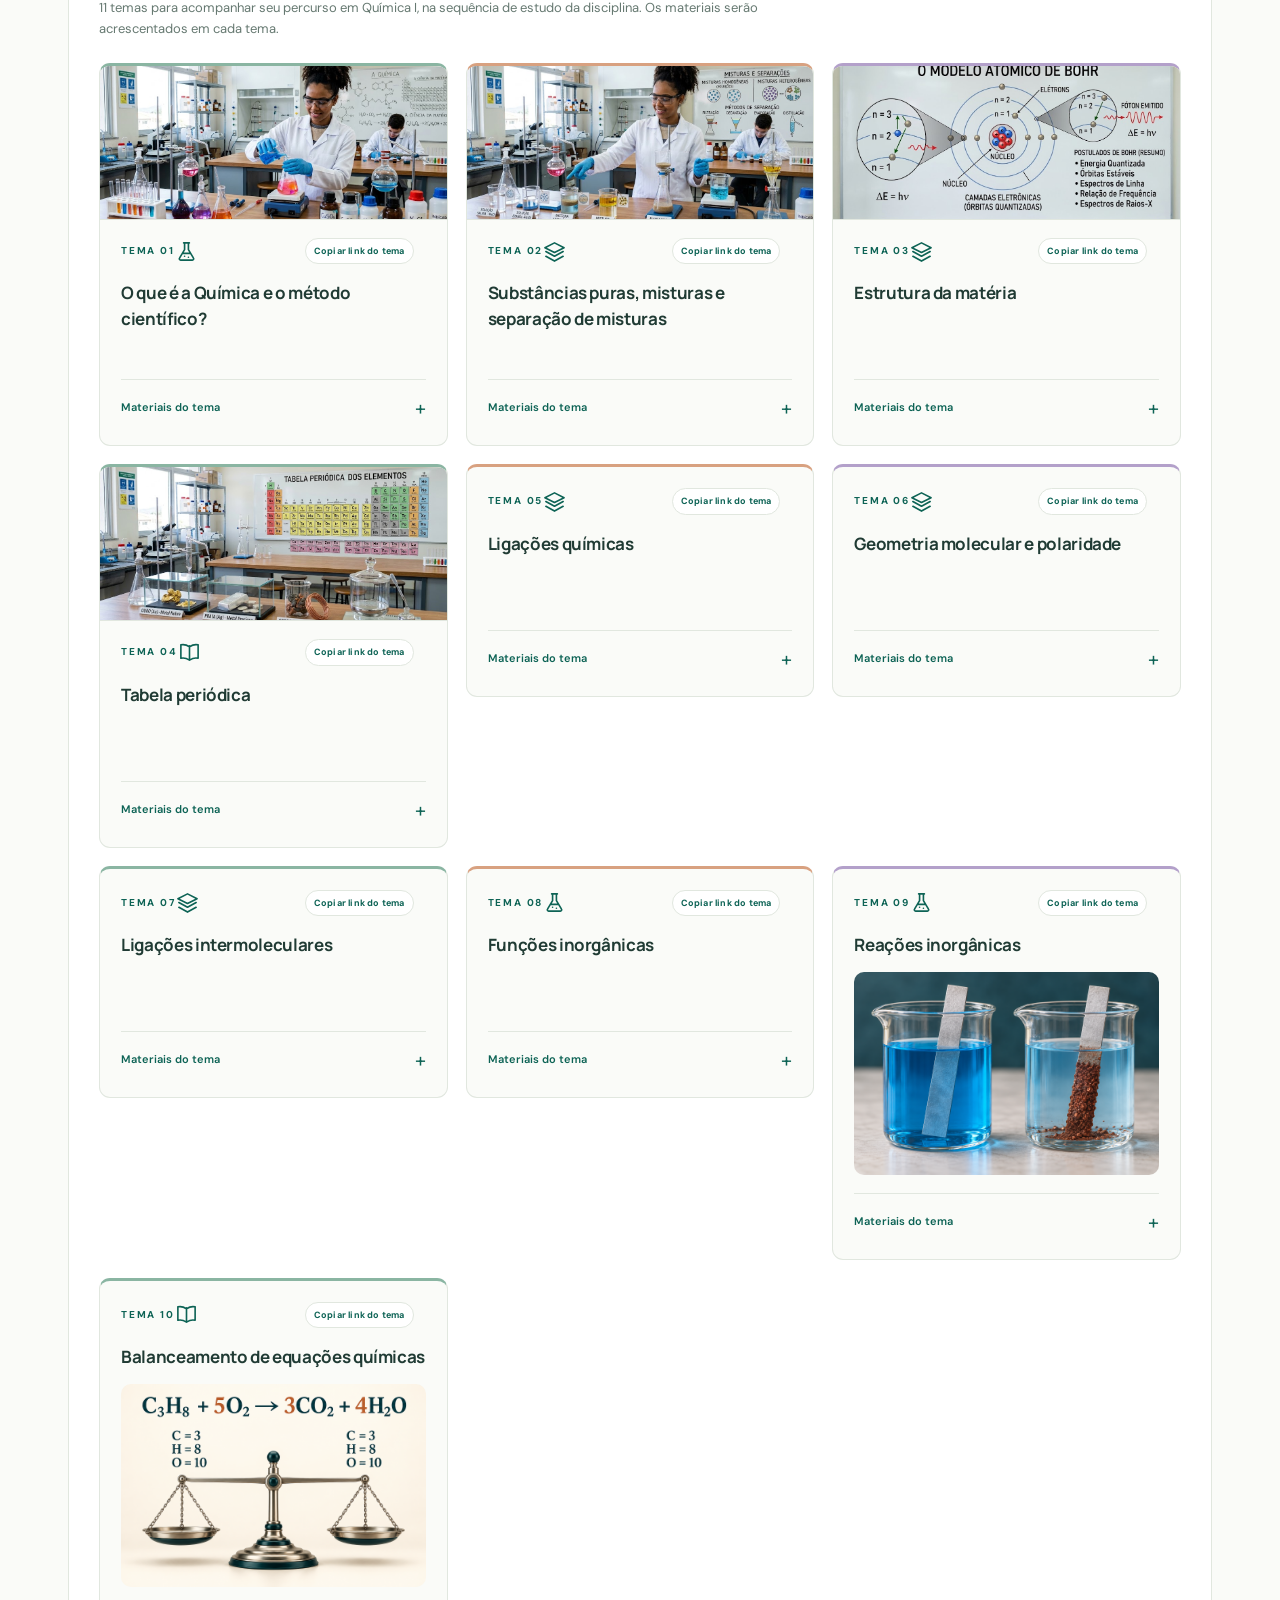
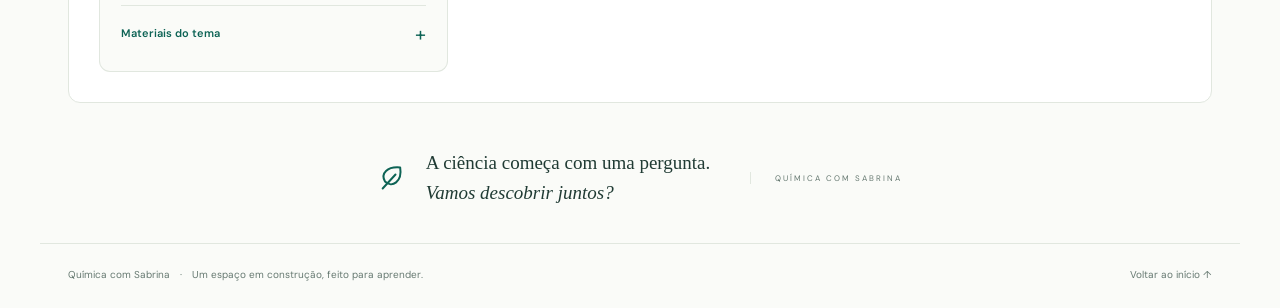
==== commit 7ddc6283: "Adiciona imagens aos cards de Química I e II" ====
--- a/index.html
+++ b/index.html
@@ -189,8 +189,8 @@
                         </svg><span class="visual-title reaction-title">Qii<span>Química II</span></span></div>
                     <div class="course-body"><span class="course-kicker">CONHECIMENTO EM TRANSFORMAÇÃO</span>
                         <h3>Química II</h3>
-                        <p>Novas perspectivas para ampliar conexões e continuar sua aprendizagem.</p><span
-                            class="status"><span class="dot"></span> Conteúdos em organização</span><button
+                            <p>Novas perspectivas para ampliar conexões e continuar sua aprendizagem.</p><span
+                            class="status"><span class="dot"></span> 8 temas disponíveis</span><button
                             class="course-button" data-course="quimica-2">Explorar disciplina <svg>
                                 <use href="#arrow" />
                             </svg></button>
@@ -229,7 +229,9 @@
                         <p class="topic-intro">11 temas para acompanhar seu percurso em Química I, na sequência de
                             estudo da disciplina. Os materiais serão acrescentados em cada tema.</p>
                         <div class="topic-grid">
-                            <article class="topic-card" id="quimica-1-tema-01">
+                            <article class="topic-card topic-card--image" id="quimica-1-tema-01">
+                                <img src="quimica-1/imagens-temas/metodo-cientifico.jpg"
+                                    alt="Estudante realizando um experimento químico em laboratório" loading="lazy">
                                 <div class="topic-top"><span class="topic-number">TEMA 01</span><svg aria-hidden="true">
                                         <use href="#flask" />
                                     </svg></div>
@@ -240,7 +242,9 @@
                                         roteiros, arquivos e atividades correspondentes.</p>
                                 </details>
                             </article>
-                            <article class="topic-card" id="quimica-1-tema-02">
+                            <article class="topic-card topic-card--image" id="quimica-1-tema-02">
+                                <img src="quimica-1/imagens-temas/substancias-misturas.jpeg"
+                                    alt="Experimento sobre misturas e seus métodos de separação em laboratório" loading="lazy">
                                 <div class="topic-top"><span class="topic-number">TEMA 02</span><svg aria-hidden="true">
                                         <use href="#layers" />
                                     </svg></div>
@@ -251,7 +255,9 @@
                                         roteiros, arquivos e atividades correspondentes.</p>
                                 </details>
                             </article>
-                            <article class="topic-card" id="quimica-1-tema-03">
+                            <article class="topic-card topic-card--image" id="quimica-1-tema-03">
+                                <img src="quimica-1/imagens-temas/estrutura-materia.jpg"
+                                    alt="Diagrama do modelo atômico de Bohr e das camadas eletrônicas" loading="lazy">
                                 <div class="topic-top"><span class="topic-number">TEMA 03</span><svg aria-hidden="true">
                                         <use href="#layers" />
                                     </svg></div>
@@ -262,7 +268,9 @@
                                         roteiros, arquivos e atividades correspondentes.</p>
                                 </details>
                             </article>
-                            <article class="topic-card" id="quimica-1-tema-04">
+                            <article class="topic-card topic-card--image" id="quimica-1-tema-04">
+                                <img src="quimica-1/imagens-temas/tabela-periodica.jpeg"
+                                    alt="Tabela periódica e amostras de elementos químicos em laboratório" loading="lazy">
                                 <div class="topic-top"><span class="topic-number">TEMA 04</span><svg aria-hidden="true">
                                         <use href="#book" />
                                     </svg></div>
@@ -408,6 +416,43 @@
 
 
 
+                            </article>
+                        </div>
+                    </div>
+                    <div id="quimica-2-content" hidden>
+                        <p class="topic-intro">8 temas para acompanhar seu percurso em Química II. Explore cada conteúdo e encontre os materiais da disciplina.</p>
+                        <div class="topic-grid topic-grid--image">
+                            <article class="topic-card topic-card--image" id="quimica-2-solucoes" data-course="quimica-2">
+                                <img src="quimica-2/imagens-temas/solucoes.jpeg" alt="Corante azul se misturando em um béquer com água">
+                                <div class="topic-top"><span class="topic-number">TEMA 01</span><svg aria-hidden="true"><use href="#flask" /></svg></div><h4>Soluções</h4><details><summary>Materiais do tema <span aria-hidden="true">+</span></summary><p>Os materiais deste tema serão acrescentados em breve.</p></details>
+                            </article>
+                            <article class="topic-card topic-card--image" id="quimica-2-propriedades-coligativas" data-course="quimica-2">
+                                <img src="quimica-2/imagens-temas/propriedades-coligativas.jpeg" alt="Experimento de gelo e água em fusão em laboratório">
+                                <div class="topic-top"><span class="topic-number">TEMA 02</span><svg aria-hidden="true"><use href="#layers" /></svg></div><h4>Propriedades coligativas</h4><details><summary>Materiais do tema <span aria-hidden="true">+</span></summary><p>Os materiais deste tema serão acrescentados em breve.</p></details>
+                            </article>
+                            <article class="topic-card topic-card--image" id="quimica-2-radioatividade" data-course="quimica-2">
+                                <img src="quimica-2/imagens-temas/radioatividade.jpeg" alt="Detector de radiação e recipiente de proteção em laboratório">
+                                <div class="topic-top"><span class="topic-number">TEMA 03</span><svg aria-hidden="true"><use href="#sun" /></svg></div><h4>Radioatividade</h4><details><summary>Materiais do tema <span aria-hidden="true">+</span></summary><p>Os materiais deste tema serão acrescentados em breve.</p></details>
+                            </article>
+                            <article class="topic-card topic-card--image" id="quimica-2-cinetica-quimica" data-course="quimica-2">
+                                <img src="quimica-2/imagens-temas/cinetica-quimica.jpeg" alt="Tubos de ensaio coloridos e cronômetro em experimento de cinética química">
+                                <div class="topic-top"><span class="topic-number">TEMA 04</span><svg aria-hidden="true"><use href="#arrow" /></svg></div><h4>Cinética química</h4><details><summary>Materiais do tema <span aria-hidden="true">+</span></summary><p>Os materiais deste tema serão acrescentados em breve.</p></details>
+                            </article>
+                            <article class="topic-card topic-card--image" id="quimica-2-termoquimica" data-course="quimica-2">
+                                <img src="quimica-2/imagens-temas/termoquimica.jpg" alt="Termômetro em béquer com gelo durante experimento de termoquímica">
+                                <div class="topic-top"><span class="topic-number">TEMA 05</span><svg aria-hidden="true"><use href="#sun" /></svg></div><h4>Termoquímica</h4><details><summary>Materiais do tema <span aria-hidden="true">+</span></summary><p>Os materiais deste tema serão acrescentados em breve.</p></details>
+                            </article>
+                            <article class="topic-card topic-card--image" id="quimica-2-equilibrio-quimico" data-course="quimica-2">
+                                <img src="quimica-2/imagens-temas/equilibrio-quimico.jpg" alt="Sistema de equilíbrio químico com soluções azul e amarela">
+                                <div class="topic-top"><span class="topic-number">TEMA 06</span><svg aria-hidden="true"><use href="#layers" /></svg></div><h4>Equilíbrio químico</h4><details><summary>Materiais do tema <span aria-hidden="true">+</span></summary><p>Os materiais deste tema serão acrescentados em breve.</p></details>
+                            </article>
+                            <article class="topic-card topic-card--image" id="quimica-2-equilibrio-ionico" data-course="quimica-2">
+                                <img src="quimica-2/imagens-temas/equilibrio-ionico.jpg" alt="Medidores de pH ilustrando o equilíbrio iônico de uma solução">
+                                <div class="topic-top"><span class="topic-number">TEMA 07</span><svg aria-hidden="true"><use href="#layers" /></svg></div><h4>Equilíbrio iônico</h4><details><summary>Materiais do tema <span aria-hidden="true">+</span></summary><p>Os materiais deste tema serão acrescentados em breve.</p></details>
+                            </article>
+                            <article class="topic-card topic-card--image" id="quimica-2-eletroquimica" data-course="quimica-2">
+                                <img src="quimica-2/imagens-temas/eletroquimica.jpg" alt="Pilha galvânica com eletrodos de zinco e cobre conectados por ponte salina">
+                                <div class="topic-top"><span class="topic-number">TEMA 08</span><svg aria-hidden="true"><use href="#flask" /></svg></div><h4>Eletroquímica</h4><details><summary>Materiais do tema <span aria-hidden="true">+</span></summary><p>Os materiais deste tema serão acrescentados em breve.</p></details>
                             </article>
                         </div>
                     </div>
@@ -437,8 +482,8 @@
         <h2 id="about-title">Um lugar para aprender Química.</h2>
         <p>Este é o espaço de conteúdos da professora Sabrina Pacheco: um ponto de encontro para as disciplinas de
             Química I, Química para Biotecnologia e Química II.</p>
-        <p>Química I já tem sua sequência de 11 temas organizada. Os materiais serão acrescentados aos poucos, e as
-            demais disciplinas estão em preparação. Química III fará parte de uma etapa futura.</p><button
+        <p>Química I e Química II já têm suas sequências de temas organizadas. Os materiais serão acrescentados aos
+            poucos, e Química para Biotecnologia está em preparação. Química III fará parte de uma etapa futura.</p><button
             class="primary" id="about-done">Vamos explorar <svg>
                 <use href="#arrow" />
             </svg></button>
--- a/styles.css
+++ b/styles.css
@@ -1203,6 +1203,20 @@
     min-height: 77px
 }
 
+.topic-card--image {
+    overflow: hidden;
+    padding: 0 21px 21px
+}
+
+.topic-card--image > img {
+    display: block;
+    width: calc(100% + 42px);
+    height: 154px;
+    margin: 0 -21px 18px;
+    object-fit: cover;
+    border-bottom: 1px solid var(--line)
+}
+
 .topic-card details {
     border-top: 1px solid var(--line);
     padding-top: 12px
@@ -1276,6 +1290,16 @@
 
     .topic-card {
         padding: 20px
+    }
+
+    .topic-card--image {
+        padding: 0 20px 20px
+    }
+
+    .topic-card--image > img {
+        width: calc(100% + 40px);
+        height: 180px;
+        margin: 0 -20px 18px
     }
 
     .topic-card summary {
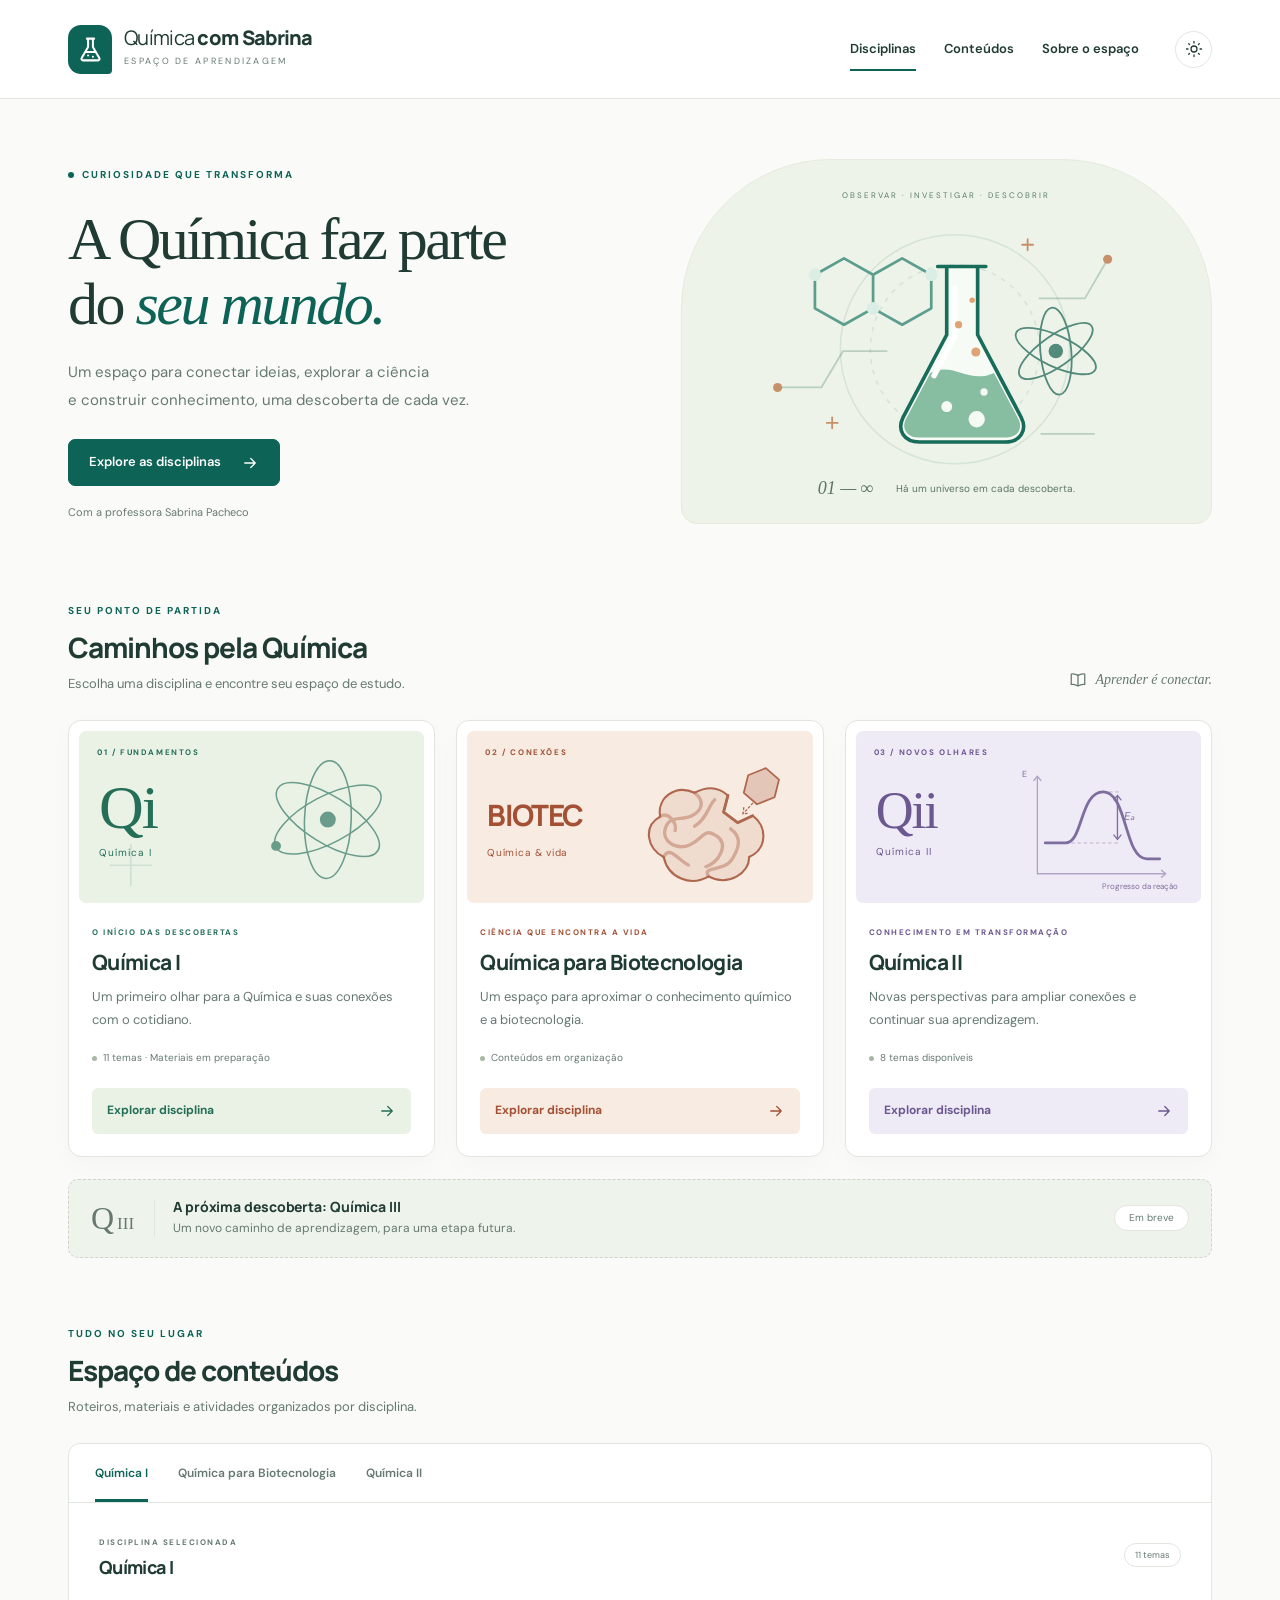
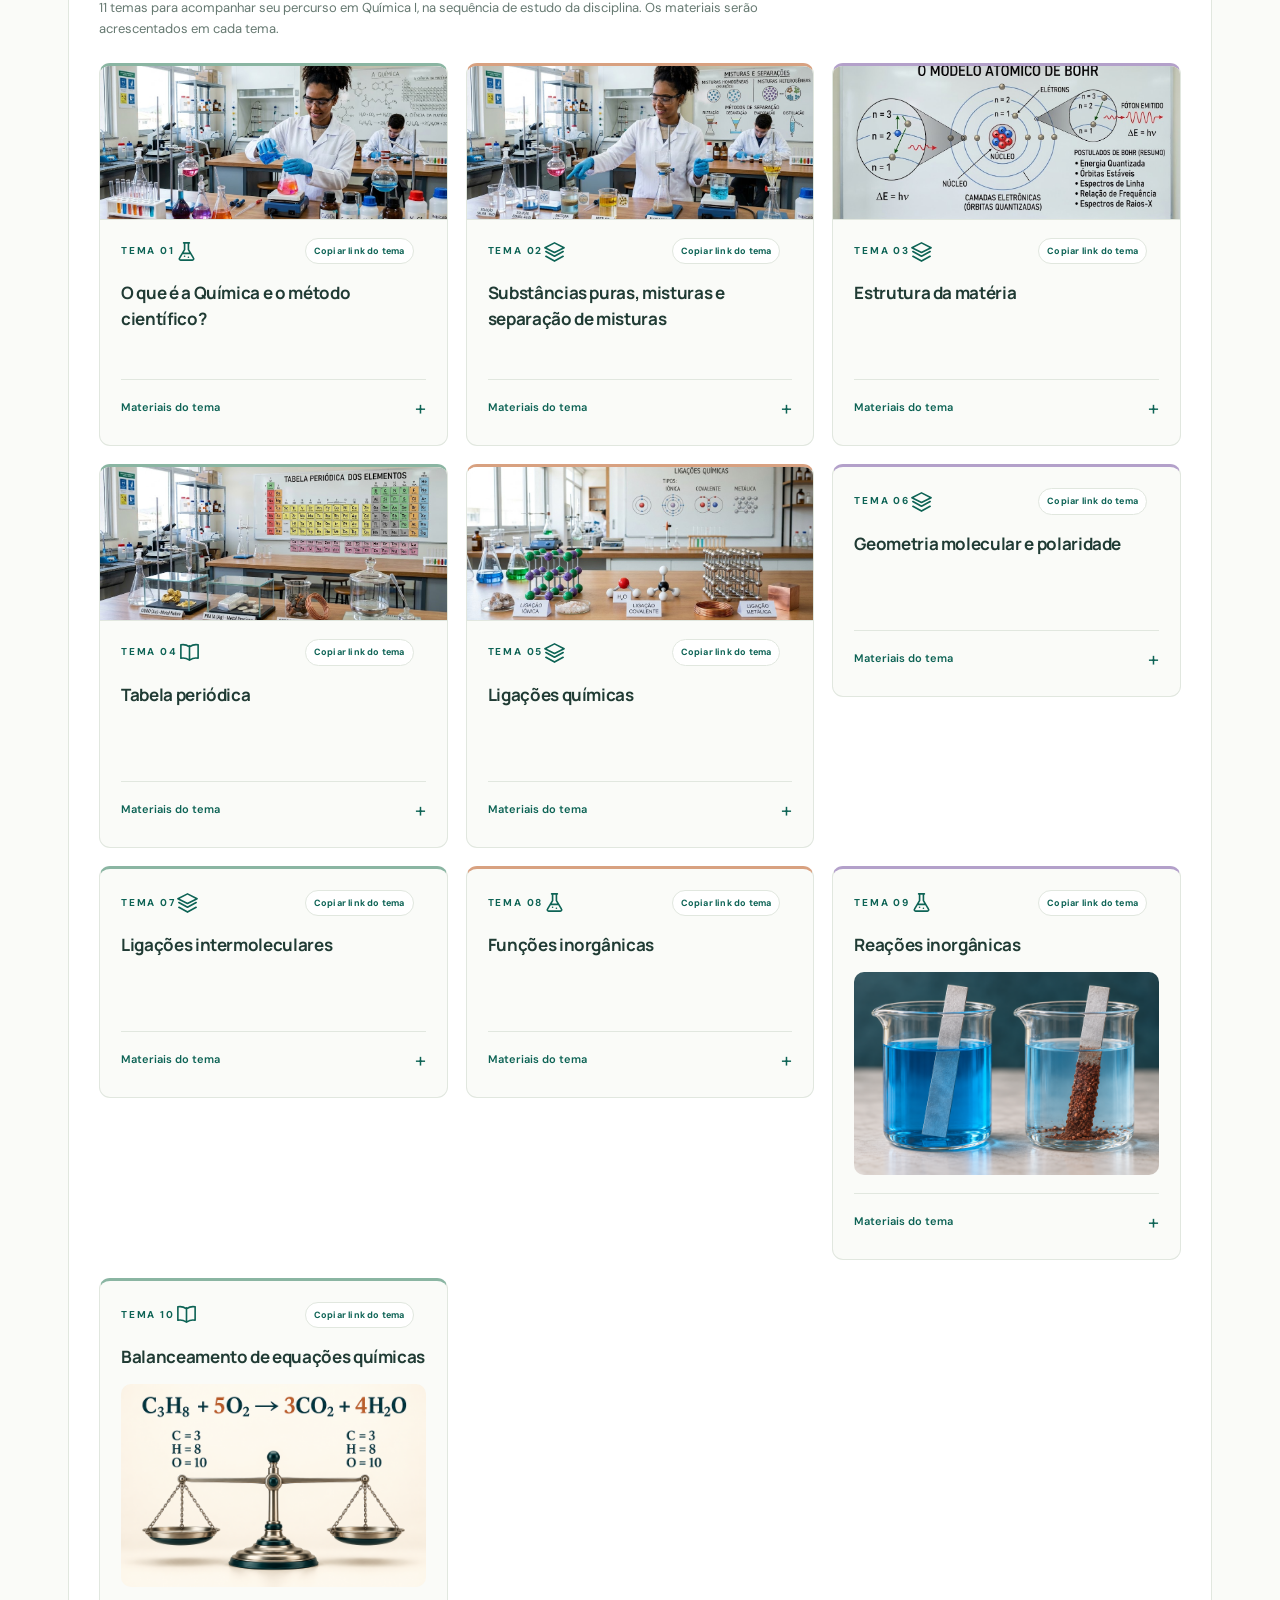
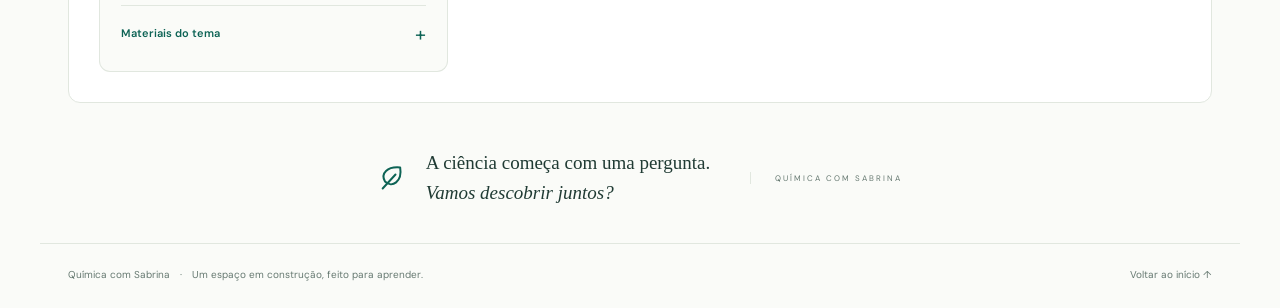
==== commit bc1416fc: "Adiciona imagem ao card do tema de Ligações Químicas (Química I)" ====
--- a/index.html
+++ b/index.html
@@ -281,7 +281,9 @@
                                         roteiros, arquivos e atividades correspondentes.</p>
                                 </details>
                             </article>
-                            <article class="topic-card" id="quimica-1-tema-05">
+                            <article class="topic-card topic-card--image" id="quimica-1-tema-05">
+                                <img src="quimica-1/imagens-temas/ligacoes-quimicas.jpg"
+                                    alt="Modelos didáticos de ligações iônica, covalente e metálica em bancada de laboratório" loading="lazy">
                                 <div class="topic-top"><span class="topic-number">TEMA 05</span><svg aria-hidden="true">
                                         <use href="#layers" />
                                     </svg></div>
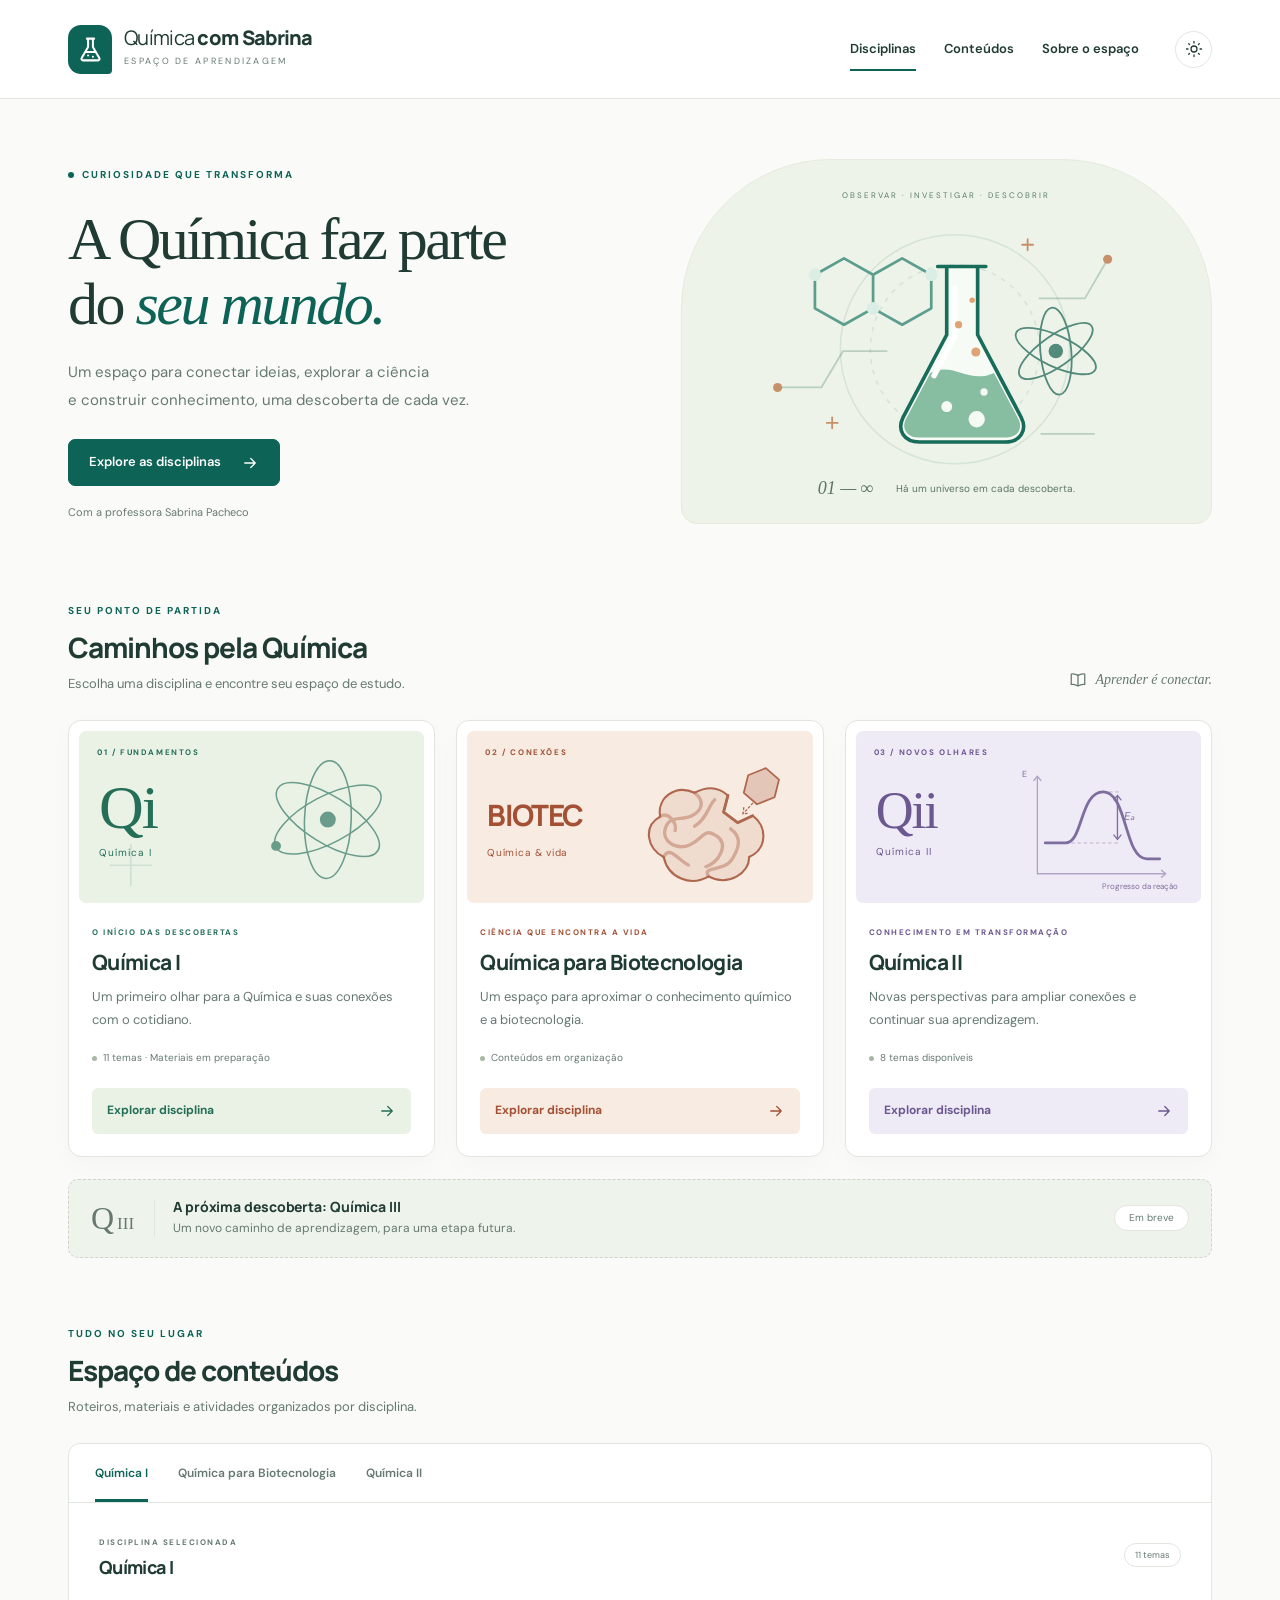
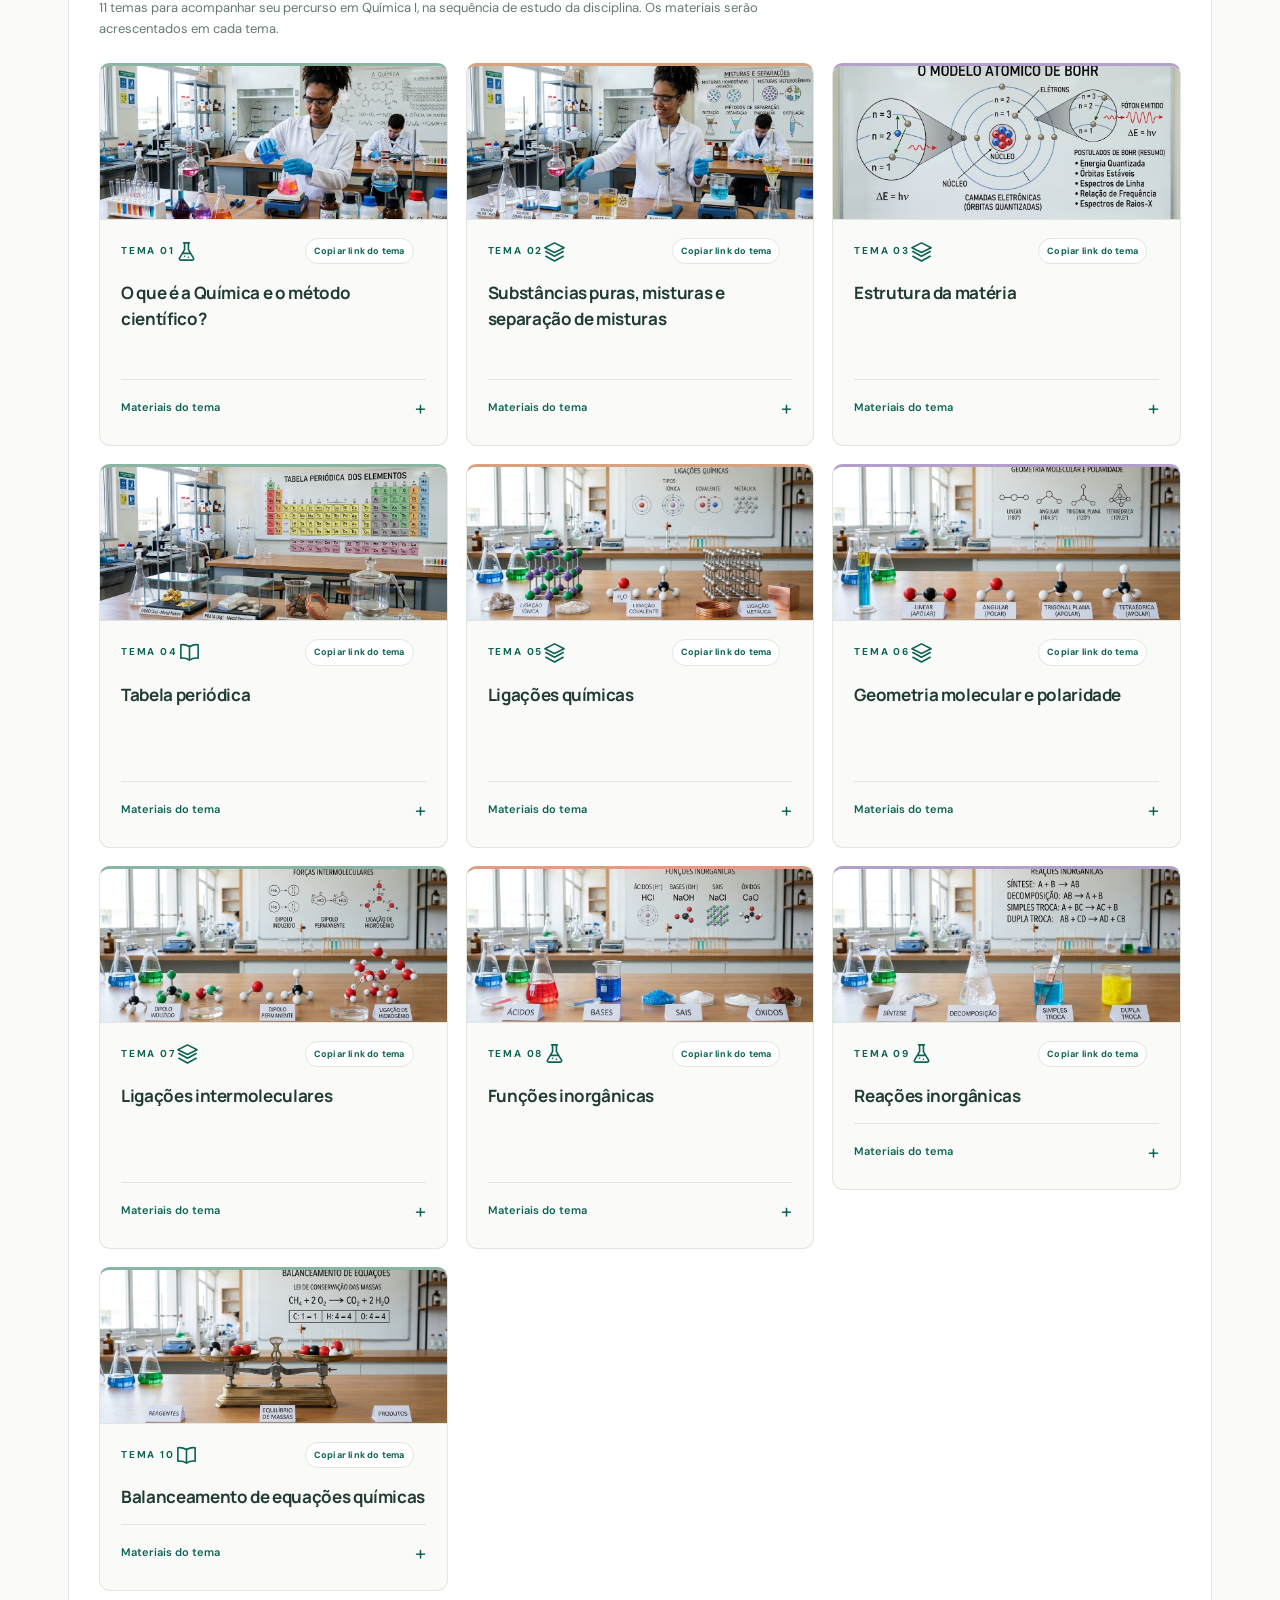
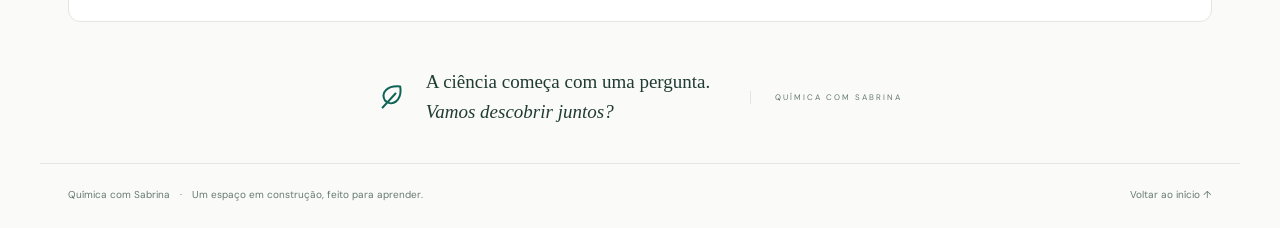
==== commit cbc0feab: "Atualiza os temas de Química I e a navegação" ====
--- a/index.html
+++ b/index.html
@@ -189,7 +189,7 @@
                         </svg><span class="visual-title reaction-title">Qii<span>Química II</span></span></div>
                     <div class="course-body"><span class="course-kicker">CONHECIMENTO EM TRANSFORMAÇÃO</span>
                         <h3>Química II</h3>
-                            <p>Novas perspectivas para ampliar conexões e continuar sua aprendizagem.</p><span
+                        <p>Novas perspectivas para ampliar conexões e continuar sua aprendizagem.</p><span
                             class="status"><span class="dot"></span> 8 temas disponíveis</span><button
                             class="course-button" data-course="quimica-2">Explorar disciplina <svg>
                                 <use href="#arrow" />
@@ -244,7 +244,8 @@
                             </article>
                             <article class="topic-card topic-card--image" id="quimica-1-tema-02">
                                 <img src="quimica-1/imagens-temas/substancias-misturas.jpeg"
-                                    alt="Experimento sobre misturas e seus métodos de separação em laboratório" loading="lazy">
+                                    alt="Experimento sobre misturas e seus métodos de separação em laboratório"
+                                    loading="lazy">
                                 <div class="topic-top"><span class="topic-number">TEMA 02</span><svg aria-hidden="true">
                                         <use href="#layers" />
                                     </svg></div>
@@ -270,7 +271,8 @@
                             </article>
                             <article class="topic-card topic-card--image" id="quimica-1-tema-04">
                                 <img src="quimica-1/imagens-temas/tabela-periodica.jpeg"
-                                    alt="Tabela periódica e amostras de elementos químicos em laboratório" loading="lazy">
+                                    alt="Tabela periódica e amostras de elementos químicos em laboratório"
+                                    loading="lazy">
                                 <div class="topic-top"><span class="topic-number">TEMA 04</span><svg aria-hidden="true">
                                         <use href="#book" />
                                     </svg></div>
@@ -283,7 +285,8 @@
                             </article>
                             <article class="topic-card topic-card--image" id="quimica-1-tema-05">
                                 <img src="quimica-1/imagens-temas/ligacoes-quimicas.jpg"
-                                    alt="Modelos didáticos de ligações iônica, covalente e metálica em bancada de laboratório" loading="lazy">
+                                    alt="Modelos didáticos de ligações iônica, covalente e metálica em bancada de laboratório"
+                                    loading="lazy">
                                 <div class="topic-top"><span class="topic-number">TEMA 05</span><svg aria-hidden="true">
                                         <use href="#layers" />
                                     </svg></div>
@@ -294,7 +297,10 @@
                                         roteiros, arquivos e atividades correspondentes.</p>
                                 </details>
                             </article>
-                            <article class="topic-card" id="quimica-1-tema-06">
+                            <article class="topic-card topic-card--image" id="quimica-1-tema-06">
+                                <img src="quimica-1/imagens-temas/geometria-molecular.jpg"
+                                    alt="Modelos didáticos de geometrias moleculares (linear, angular, trigonal plana e tetraédrica) e diagrama de polaridade em bancada de laboratório"
+                                    loading="lazy">
                                 <div class="topic-top"><span class="topic-number">TEMA 06</span><svg aria-hidden="true">
                                         <use href="#layers" />
                                     </svg></div>
@@ -305,7 +311,10 @@
                                         roteiros, arquivos e atividades correspondentes.</p>
                                 </details>
                             </article>
-                            <article class="topic-card" id="quimica-1-tema-07">
+                            <article class="topic-card topic-card--image" id="quimica-1-tema-07">
+                                <img src="quimica-1/imagens-temas/ligacoes-intermoleculares.jpg"
+                                    alt="Modelos didáticos de forças intermoleculares (dipolo induzido, dipolo permanente e ligação de hidrogênio) em bancada de laboratório"
+                                    loading="lazy">
                                 <div class="topic-top"><span class="topic-number">TEMA 07</span><svg aria-hidden="true">
                                         <use href="#layers" />
                                     </svg></div>
@@ -316,7 +325,10 @@
                                         roteiros, arquivos e atividades correspondentes.</p>
                                 </details>
                             </article>
-                            <article class="topic-card" id="quimica-1-tema-08">
+                            <article class="topic-card topic-card--image" id="quimica-1-tema-08">
+                                <img src="quimica-1/imagens-temas/funcoes-inorganicas.jpg"
+                                    alt="Demonstrações das funções inorgânicas (ácidos, bases, sais e óxidos) com soluções indicadoras e amostras em laboratório"
+                                    loading="lazy">
                                 <div class="topic-top"><span class="topic-number">TEMA 08</span><svg aria-hidden="true">
                                         <use href="#flask" />
                                     </svg></div>
@@ -327,19 +339,14 @@
                                         roteiros, arquivos e atividades correspondentes.</p>
                                 </details>
                             </article>
-                            <article class="topic-card" id="quimica-1-tema-09">
+                            <article class="topic-card topic-card--image" id="quimica-1-tema-09">
+                                <img src="quimica-1/imagens-temas/reacoes-inorganicas.jpg"
+                                    alt="Demonstrações práticas dos tipos de reações inorgânicas com precipitado, reação de simples troca e efervescência em laboratório"
+                                    loading="lazy">
                                 <div class="topic-top"><span class="topic-number">TEMA 09</span><svg aria-hidden="true">
                                         <use href="#flask" />
                                     </svg></div>
                                 <h4>Reações inorgânicas</h4>
-
-                                <!-- INÍCIO: imagem da reação -->
-                                <img class="imagem-material"
-                                    src="quimica-1/reacoes inorganicas/imagens-reacoes inorganicas/reacao-zinco-cobre.png"
-                                    alt="Deposição de cobre sobre uma lâmina de zinco em solução de sulfato de cobre."
-                                    loading="lazy">
-                                <!-- FIM: imagem da reação -->
-
 
                                 <details>
                                     <summary>
@@ -376,19 +383,14 @@
                                     </div>
                                 </details>
                             </article>
-                            <article class="topic-card" id="quimica-1-tema-10">
+                            <article class="topic-card topic-card--image" id="quimica-1-tema-10">
+                                <img src="quimica-1/imagens-temas/balanceamento-equacoes.jpg"
+                                    alt="Balança de dois pratos em equilíbrio com modelos moleculares de reagentes e produtos representando a conservação de massas no balanceamento de equações"
+                                    loading="lazy">
                                 <div class="topic-top"><span class="topic-number">TEMA 10</span><svg aria-hidden="true">
                                         <use href="#book" />
                                     </svg></div>
                                 <h4>Balanceamento de equações químicas</h4>
-
-                                <!-- INÍCIO: imagem de balanceamento -->
-                                <img class="imagem-material"
-                                    src="quimica-1/balanceamento/imagens-balanceamento/balanceamento-equacoes.png"
-                                    alt="Balança em equilíbrio e equação da combustão do propano, com a mesma quantidade de átomos de cada elemento nos dois lados."
-                                    loading="lazy">
-                                <!-- FIM: imagem de balanceamento -->
-
 
                                 <details>
                                     <summary>
@@ -421,40 +423,142 @@
                             </article>
                         </div>
                     </div>
+
+
+
+                    <div id="biotecnologia-content" hidden>
+                        <div class="topic-grid topic-grid--image">
+                            <article class="topic-card topic-card--image" id="biotecnologia-lambert-beer"
+                                data-course="biotecnologia">
+
+                                <img src="quimica%20para%20biotecnologia/imagens-temas/lei-de-lambert-beer.jpeg"
+                                    alt="Bancada de laboratório com frascos de reagentes" loading="lazy">
+
+                                <div class="topic-top">
+                                    <span class="topic-number">TEMA 01</span>
+                                    <svg aria-hidden="true">
+                                        <use href="#flask" />
+                                    </svg>
+                                </div>
+
+                                <h4>Lei de Lambert-Beer</h4>
+
+                                <details>
+                                    <summary>Materiais do tema <span aria-hidden="true">+</span></summary>
+                                    <p>Os materiais deste tema serão acrescentados em breve.</p>
+                                </details>
+                            </article>
+                        </div>
+                    </div>
+
+
                     <div id="quimica-2-content" hidden>
-                        <p class="topic-intro">8 temas para acompanhar seu percurso em Química II. Explore cada conteúdo e encontre os materiais da disciplina.</p>
+                        <p class="topic-intro">8 temas para acompanhar seu percurso em Química II. Explore cada conteúdo
+                            e encontre os materiais da disciplina.</p>
                         <div class="topic-grid topic-grid--image">
-                            <article class="topic-card topic-card--image" id="quimica-2-solucoes" data-course="quimica-2">
-                                <img src="quimica-2/imagens-temas/solucoes.jpeg" alt="Corante azul se misturando em um béquer com água">
-                                <div class="topic-top"><span class="topic-number">TEMA 01</span><svg aria-hidden="true"><use href="#flask" /></svg></div><h4>Soluções</h4><details><summary>Materiais do tema <span aria-hidden="true">+</span></summary><p>Os materiais deste tema serão acrescentados em breve.</p></details>
-                            </article>
-                            <article class="topic-card topic-card--image" id="quimica-2-propriedades-coligativas" data-course="quimica-2">
-                                <img src="quimica-2/imagens-temas/propriedades-coligativas.jpeg" alt="Experimento de gelo e água em fusão em laboratório">
-                                <div class="topic-top"><span class="topic-number">TEMA 02</span><svg aria-hidden="true"><use href="#layers" /></svg></div><h4>Propriedades coligativas</h4><details><summary>Materiais do tema <span aria-hidden="true">+</span></summary><p>Os materiais deste tema serão acrescentados em breve.</p></details>
-                            </article>
-                            <article class="topic-card topic-card--image" id="quimica-2-radioatividade" data-course="quimica-2">
-                                <img src="quimica-2/imagens-temas/radioatividade.jpeg" alt="Detector de radiação e recipiente de proteção em laboratório">
-                                <div class="topic-top"><span class="topic-number">TEMA 03</span><svg aria-hidden="true"><use href="#sun" /></svg></div><h4>Radioatividade</h4><details><summary>Materiais do tema <span aria-hidden="true">+</span></summary><p>Os materiais deste tema serão acrescentados em breve.</p></details>
-                            </article>
-                            <article class="topic-card topic-card--image" id="quimica-2-cinetica-quimica" data-course="quimica-2">
-                                <img src="quimica-2/imagens-temas/cinetica-quimica.jpeg" alt="Tubos de ensaio coloridos e cronômetro em experimento de cinética química">
-                                <div class="topic-top"><span class="topic-number">TEMA 04</span><svg aria-hidden="true"><use href="#arrow" /></svg></div><h4>Cinética química</h4><details><summary>Materiais do tema <span aria-hidden="true">+</span></summary><p>Os materiais deste tema serão acrescentados em breve.</p></details>
-                            </article>
-                            <article class="topic-card topic-card--image" id="quimica-2-termoquimica" data-course="quimica-2">
-                                <img src="quimica-2/imagens-temas/termoquimica.jpg" alt="Termômetro em béquer com gelo durante experimento de termoquímica">
-                                <div class="topic-top"><span class="topic-number">TEMA 05</span><svg aria-hidden="true"><use href="#sun" /></svg></div><h4>Termoquímica</h4><details><summary>Materiais do tema <span aria-hidden="true">+</span></summary><p>Os materiais deste tema serão acrescentados em breve.</p></details>
-                            </article>
-                            <article class="topic-card topic-card--image" id="quimica-2-equilibrio-quimico" data-course="quimica-2">
-                                <img src="quimica-2/imagens-temas/equilibrio-quimico.jpg" alt="Sistema de equilíbrio químico com soluções azul e amarela">
-                                <div class="topic-top"><span class="topic-number">TEMA 06</span><svg aria-hidden="true"><use href="#layers" /></svg></div><h4>Equilíbrio químico</h4><details><summary>Materiais do tema <span aria-hidden="true">+</span></summary><p>Os materiais deste tema serão acrescentados em breve.</p></details>
-                            </article>
-                            <article class="topic-card topic-card--image" id="quimica-2-equilibrio-ionico" data-course="quimica-2">
-                                <img src="quimica-2/imagens-temas/equilibrio-ionico.jpg" alt="Medidores de pH ilustrando o equilíbrio iônico de uma solução">
-                                <div class="topic-top"><span class="topic-number">TEMA 07</span><svg aria-hidden="true"><use href="#layers" /></svg></div><h4>Equilíbrio iônico</h4><details><summary>Materiais do tema <span aria-hidden="true">+</span></summary><p>Os materiais deste tema serão acrescentados em breve.</p></details>
-                            </article>
-                            <article class="topic-card topic-card--image" id="quimica-2-eletroquimica" data-course="quimica-2">
-                                <img src="quimica-2/imagens-temas/eletroquimica.jpg" alt="Pilha galvânica com eletrodos de zinco e cobre conectados por ponte salina">
-                                <div class="topic-top"><span class="topic-number">TEMA 08</span><svg aria-hidden="true"><use href="#flask" /></svg></div><h4>Eletroquímica</h4><details><summary>Materiais do tema <span aria-hidden="true">+</span></summary><p>Os materiais deste tema serão acrescentados em breve.</p></details>
+                            <article class="topic-card topic-card--image" id="quimica-2-solucoes"
+                                data-course="quimica-2">
+                                <img src="quimica-2/imagens-temas/solucoes.jpeg"
+                                    alt="Corante azul se misturando em um béquer com água">
+                                <div class="topic-top"><span class="topic-number">TEMA 01</span><svg aria-hidden="true">
+                                        <use href="#flask" />
+                                    </svg></div>
+                                <h4>Soluções</h4>
+                                <details>
+                                    <summary>Materiais do tema <span aria-hidden="true">+</span></summary>
+                                    <p>Os materiais deste tema serão acrescentados em breve.</p>
+                                </details>
+                            </article>
+                            <article class="topic-card topic-card--image" id="quimica-2-propriedades-coligativas"
+                                data-course="quimica-2">
+                                <img src="quimica-2/imagens-temas/propriedades-coligativas.jpeg"
+                                    alt="Experimento de gelo e água em fusão em laboratório">
+                                <div class="topic-top"><span class="topic-number">TEMA 02</span><svg aria-hidden="true">
+                                        <use href="#layers" />
+                                    </svg></div>
+                                <h4>Propriedades coligativas</h4>
+                                <details>
+                                    <summary>Materiais do tema <span aria-hidden="true">+</span></summary>
+                                    <p>Os materiais deste tema serão acrescentados em breve.</p>
+                                </details>
+                            </article>
+                            <article class="topic-card topic-card--image" id="quimica-2-radioatividade"
+                                data-course="quimica-2">
+                                <img src="quimica-2/imagens-temas/radioatividade.jpeg"
+                                    alt="Detector de radiação e recipiente de proteção em laboratório">
+                                <div class="topic-top"><span class="topic-number">TEMA 03</span><svg aria-hidden="true">
+                                        <use href="#sun" />
+                                    </svg></div>
+                                <h4>Radioatividade</h4>
+                                <details>
+                                    <summary>Materiais do tema <span aria-hidden="true">+</span></summary>
+                                    <p>Os materiais deste tema serão acrescentados em breve.</p>
+                                </details>
+                            </article>
+                            <article class="topic-card topic-card--image" id="quimica-2-cinetica-quimica"
+                                data-course="quimica-2">
+                                <img src="quimica-2/imagens-temas/cinetica-quimica.jpeg"
+                                    alt="Tubos de ensaio coloridos e cronômetro em experimento de cinética química">
+                                <div class="topic-top"><span class="topic-number">TEMA 04</span><svg aria-hidden="true">
+                                        <use href="#arrow" />
+                                    </svg></div>
+                                <h4>Cinética química</h4>
+                                <details>
+                                    <summary>Materiais do tema <span aria-hidden="true">+</span></summary>
+                                    <p>Os materiais deste tema serão acrescentados em breve.</p>
+                                </details>
+                            </article>
+                            <article class="topic-card topic-card--image" id="quimica-2-termoquimica"
+                                data-course="quimica-2">
+                                <img src="quimica-2/imagens-temas/termoquimica.jpg"
+                                    alt="Termômetro em béquer com gelo durante experimento de termoquímica">
+                                <div class="topic-top"><span class="topic-number">TEMA 05</span><svg aria-hidden="true">
+                                        <use href="#sun" />
+                                    </svg></div>
+                                <h4>Termoquímica</h4>
+                                <details>
+                                    <summary>Materiais do tema <span aria-hidden="true">+</span></summary>
+                                    <p>Os materiais deste tema serão acrescentados em breve.</p>
+                                </details>
+                            </article>
+                            <article class="topic-card topic-card--image" id="quimica-2-equilibrio-quimico"
+                                data-course="quimica-2">
+                                <img src="quimica-2/imagens-temas/equilibrio-quimico.jpg"
+                                    alt="Sistema de equilíbrio químico com soluções azul e amarela">
+                                <div class="topic-top"><span class="topic-number">TEMA 06</span><svg aria-hidden="true">
+                                        <use href="#layers" />
+                                    </svg></div>
+                                <h4>Equilíbrio químico</h4>
+                                <details>
+                                    <summary>Materiais do tema <span aria-hidden="true">+</span></summary>
+                                    <p>Os materiais deste tema serão acrescentados em breve.</p>
+                                </details>
+                            </article>
+                            <article class="topic-card topic-card--image" id="quimica-2-equilibrio-ionico"
+                                data-course="quimica-2">
+                                <img src="quimica-2/imagens-temas/equilibrio-ionico.jpg"
+                                    alt="Medidores de pH ilustrando o equilíbrio iônico de uma solução">
+                                <div class="topic-top"><span class="topic-number">TEMA 07</span><svg aria-hidden="true">
+                                        <use href="#layers" />
+                                    </svg></div>
+                                <h4>Equilíbrio iônico</h4>
+                                <details>
+                                    <summary>Materiais do tema <span aria-hidden="true">+</span></summary>
+                                    <p>Os materiais deste tema serão acrescentados em breve.</p>
+                                </details>
+                            </article>
+                            <article class="topic-card topic-card--image" id="quimica-2-eletroquimica"
+                                data-course="quimica-2">
+                                <img src="quimica-2/imagens-temas/eletroquimica.jpg"
+                                    alt="Pilha galvânica com eletrodos de zinco e cobre conectados por ponte salina">
+                                <div class="topic-top"><span class="topic-number">TEMA 08</span><svg aria-hidden="true">
+                                        <use href="#flask" />
+                                    </svg></div>
+                                <h4>Eletroquímica</h4>
+                                <details>
+                                    <summary>Materiais do tema <span aria-hidden="true">+</span></summary>
+                                    <p>Os materiais deste tema serão acrescentados em breve.</p>
+                                </details>
                             </article>
                         </div>
                     </div>
@@ -485,11 +589,11 @@
         <p>Este é o espaço de conteúdos da professora Sabrina Pacheco: um ponto de encontro para as disciplinas de
             Química I, Química para Biotecnologia e Química II.</p>
         <p>Química I e Química II já têm suas sequências de temas organizadas. Os materiais serão acrescentados aos
-            poucos, e Química para Biotecnologia está em preparação. Química III fará parte de uma etapa futura.</p><button
-            class="primary" id="about-done">Vamos explorar <svg>
+            poucos, e Química para Biotecnologia está em preparação. Química III fará parte de uma etapa futura.</p>
+        <button class="primary" id="about-done">Vamos explorar <svg>
                 <use href="#arrow" />
             </svg></button>
     </dialog>
 </body>
 
-</html>
+</html>
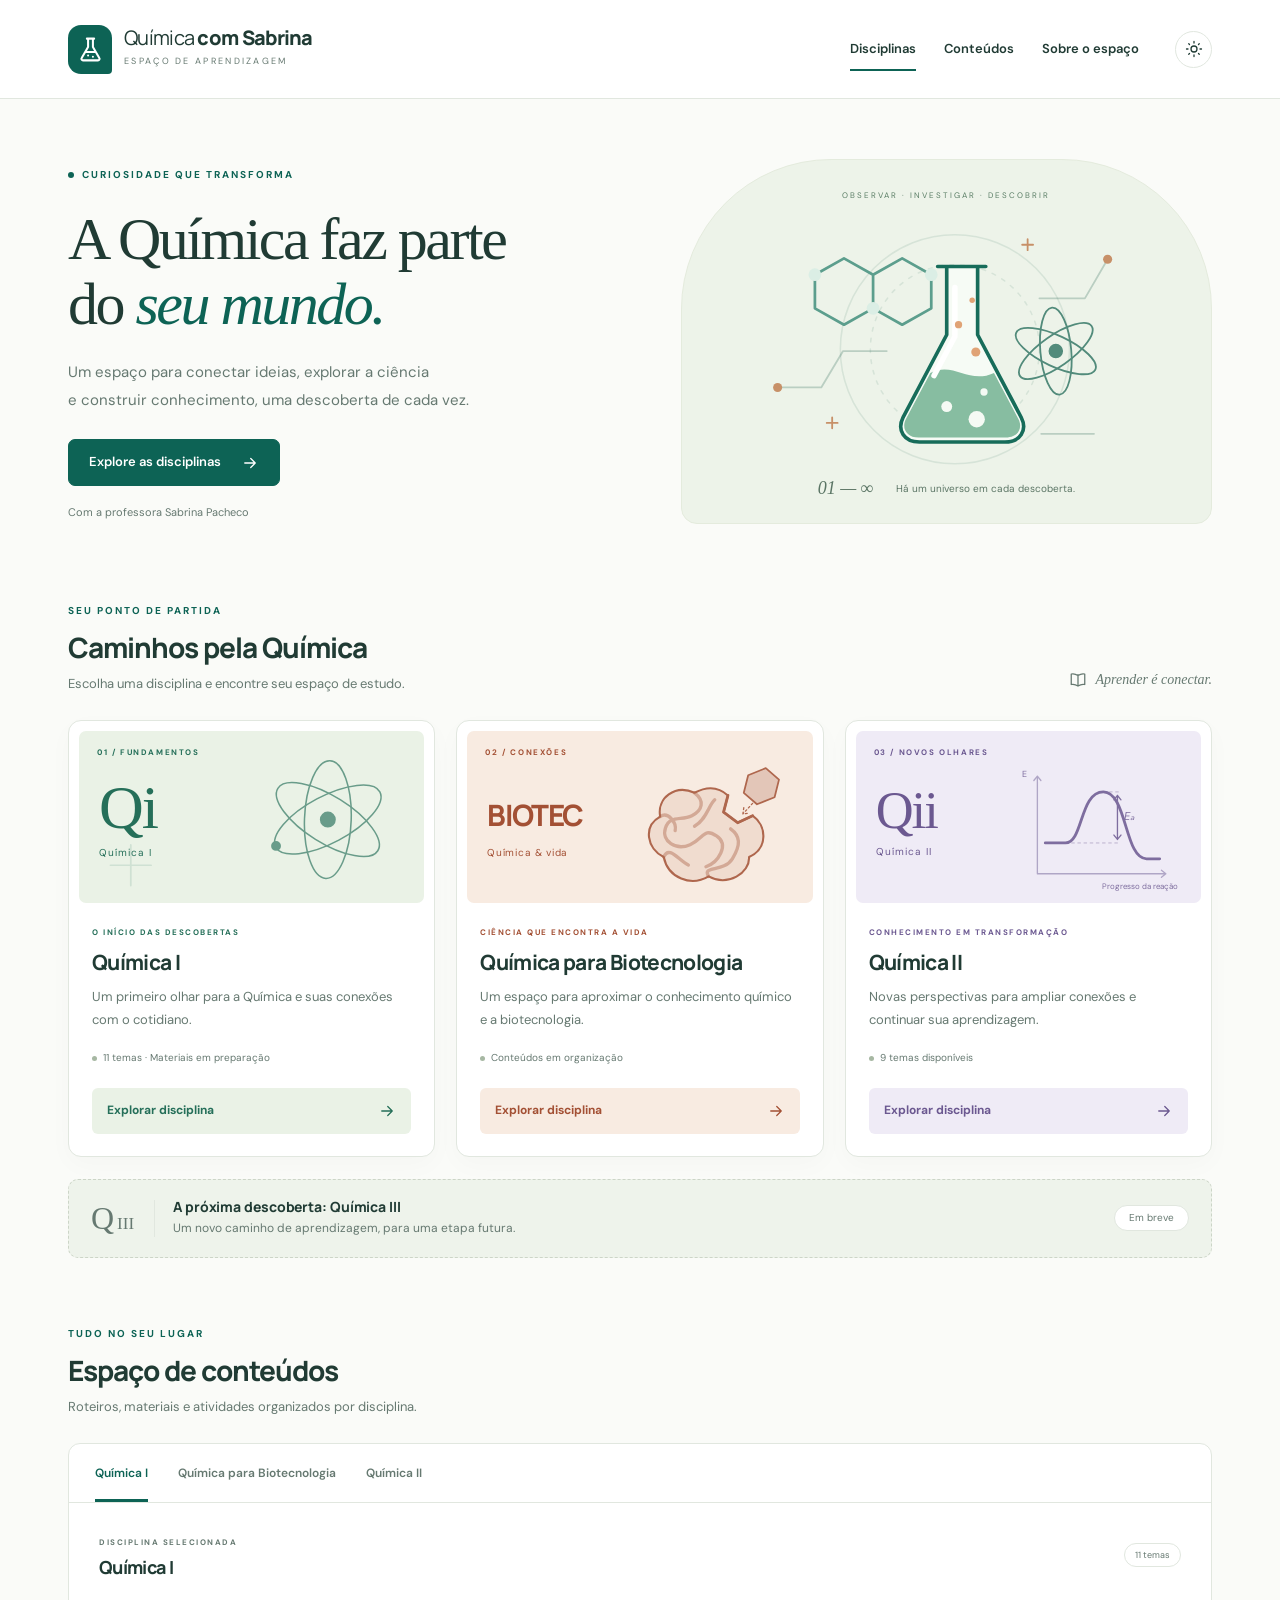
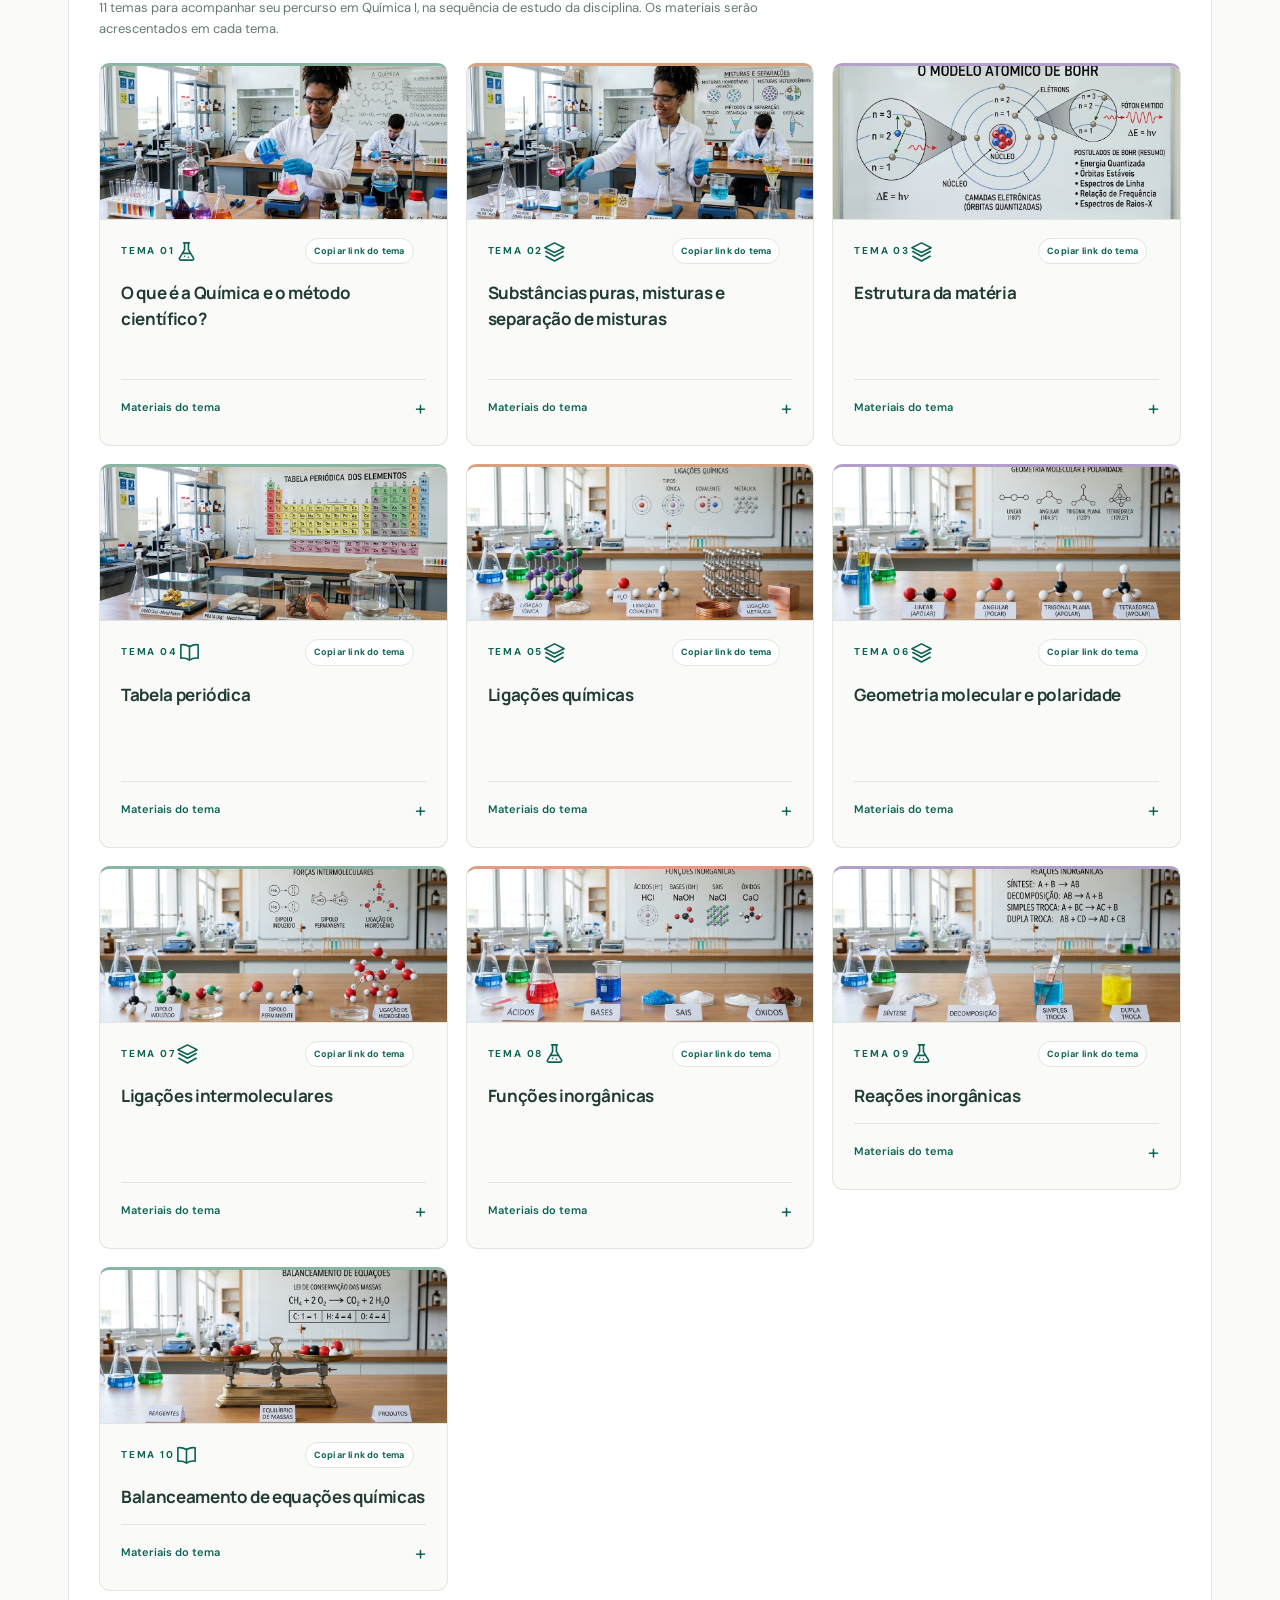
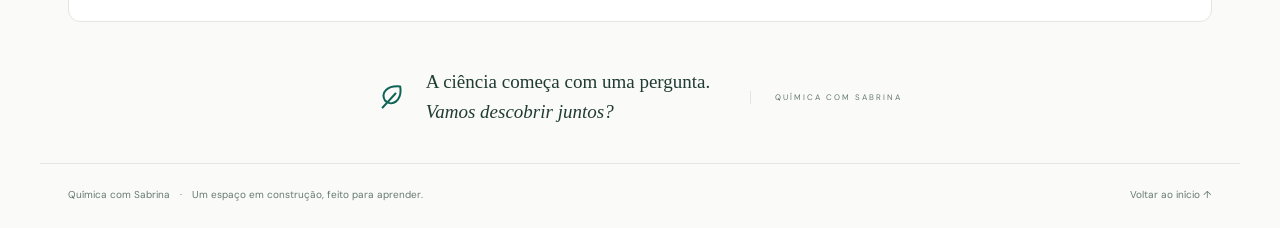
==== commit a6de5b54: "Corrige links compartilhaveis dos temas" ====
--- a/index.html
+++ b/index.html
@@ -190,7 +190,7 @@
                     <div class="course-body"><span class="course-kicker">CONHECIMENTO EM TRANSFORMAÇÃO</span>
                         <h3>Química II</h3>
                         <p>Novas perspectivas para ampliar conexões e continuar sua aprendizagem.</p><span
-                            class="status"><span class="dot"></span> 8 temas disponíveis</span><button
+                            class="status"><span class="dot"></span> 9 temas disponíveis</span><button
                             class="course-button" data-course="quimica-2">Explorar disciplina <svg>
                                 <use href="#arrow" />
                             </svg></button>
@@ -371,6 +371,8 @@
                                         </a>
                                         <!-- FIM: botão da videoaula -->
 
+
+
                                         <!-- INÍCIO: botão da lista de exercícios -->
                                         <a class="primary"
                                             href="https://drive.google.com/file/d/1ULveEhUN4fD26vyyMTymiKXtPKmlOABc/view?usp=sharing"
@@ -414,7 +416,10 @@
                                             Ver videoaula · 16min47s
                                         </a>
                                         <!-- FIM: botão da videoaula -->
-
+                                        <a class="primary"
+                                            href="./quimica-1/balanceamento/Balanceamento_em_Movimento.html">
+                                            Abrir atividade interativa
+                                        </a>
                                     </div>
                                 </details>
 
@@ -424,7 +429,7 @@
                         </div>
                     </div>
 
-
+                    <!-- Card de Biotecnologia -->
 
                     <div id="biotecnologia-content" hidden>
                         <div class="topic-grid topic-grid--image">
@@ -453,7 +458,7 @@
 
 
                     <div id="quimica-2-content" hidden>
-                        <p class="topic-intro">8 temas para acompanhar seu percurso em Química II. Explore cada conteúdo
+                        <p class="topic-intro">9 temas para acompanhar seu percurso em Química II. Explore cada conteúdo
                             e encontre os materiais da disciplina.</p>
                         <div class="topic-grid topic-grid--image">
                             <article class="topic-card topic-card--image" id="quimica-2-solucoes"
@@ -508,6 +513,8 @@
                                     <p>Os materiais deste tema serão acrescentados em breve.</p>
                                 </details>
                             </article>
+
+
                             <article class="topic-card topic-card--image" id="quimica-2-termoquimica"
                                 data-course="quimica-2">
                                 <img src="quimica-2/imagens-temas/termoquimica.jpg"
@@ -518,7 +525,8 @@
                                 <h4>Termoquímica</h4>
                                 <details>
                                     <summary>Materiais do tema <span aria-hidden="true">+</span></summary>
-                                    <p>Os materiais deste tema serão acrescentados em breve.</p>
+                                    <p><a href="./quimica-2/termoquimica/termolab/">Abrir o TermoLab — simulador e
+                                            exercícios</a></p>
                                 </details>
                             </article>
                             <article class="topic-card topic-card--image" id="quimica-2-equilibrio-quimico"
@@ -547,13 +555,70 @@
                                     <p>Os materiais deste tema serão acrescentados em breve.</p>
                                 </details>
                             </article>
+
+                            <!-- TEMA 08 - Reações de oxidação e redução -->
+                            <article class="topic-card topic-card--image" id="quimica-2-oxidacao-reducao"
+                                data-course="quimica-2">
+
+                                <img src="quimica-2/imagens-temas/reacoes_oxidacao_reducao_tema_08.jpeg"
+                                    alt="Representação de uma reação de oxidação e redução" loading="lazy">
+
+                                <div class="topic-top">
+                                    <span class="topic-number">TEMA 08</span>
+                                    <svg aria-hidden="true">
+                                        <use href="#flask" />
+                                    </svg>
+                                </div>
+
+                                <h4>Reações de oxidação e redução</h4>
+
+
+                                <details>
+                                    <summary>
+                                        Materiais do tema
+                                        <span aria-hidden="true">+</span>
+                                    </summary>
+
+                                    <div class="material-links">
+
+                                        <!-- Slides -->
+                                        <a class="primary"
+                                            href="https://drive.google.com/file/d/1K_8W0zv0LLbLDDhn_kpBIVEcsJlBO7OL/view?usp=sharing"
+                                            target="_blank" rel="noopener noreferrer">
+                                            Baixar slides
+                                        </a>
+
+                                        <!-- Videoaula -->
+                                        <a class="primary" href="https://www.youtube.com/watch?v=ucGBCzeVqAA&t=1s"
+                                            target="_blank" rel="noopener noreferrer">
+                                            Ver videoaula
+                                        </a>
+
+                                        <!-- Simulador de NOX -->
+                                        <a class="primary"
+                                            href="./quimica-2/reacoes de oxidação e reducao/Simulador_NOX_Versao_Clara.html"
+                                            target="_blank" rel="noopener noreferrer">
+                                            Abrir simulador interativo de NOX
+                                        </a>
+
+                                    </div>
+                                </details>
+
+
+                            </article>
+                            <!-- FIM DO TEMA 08 -->
+
+                            <!-- TEMA 09 - Eletroquímica -->
+
                             <article class="topic-card topic-card--image" id="quimica-2-eletroquimica"
                                 data-course="quimica-2">
                                 <img src="quimica-2/imagens-temas/eletroquimica.jpg"
                                     alt="Pilha galvânica com eletrodos de zinco e cobre conectados por ponte salina">
-                                <div class="topic-top"><span class="topic-number">TEMA 08</span><svg aria-hidden="true">
+                                <div class="topic-top">
+                                    <span class="topic-number">TEMA 09</span><svg aria-hidden="true">
                                         <use href="#flask" />
-                                    </svg></div>
+                                    </svg>
+                                </div>
                                 <h4>Eletroquímica</h4>
                                 <details>
                                     <summary>Materiais do tema <span aria-hidden="true">+</span></summary>
